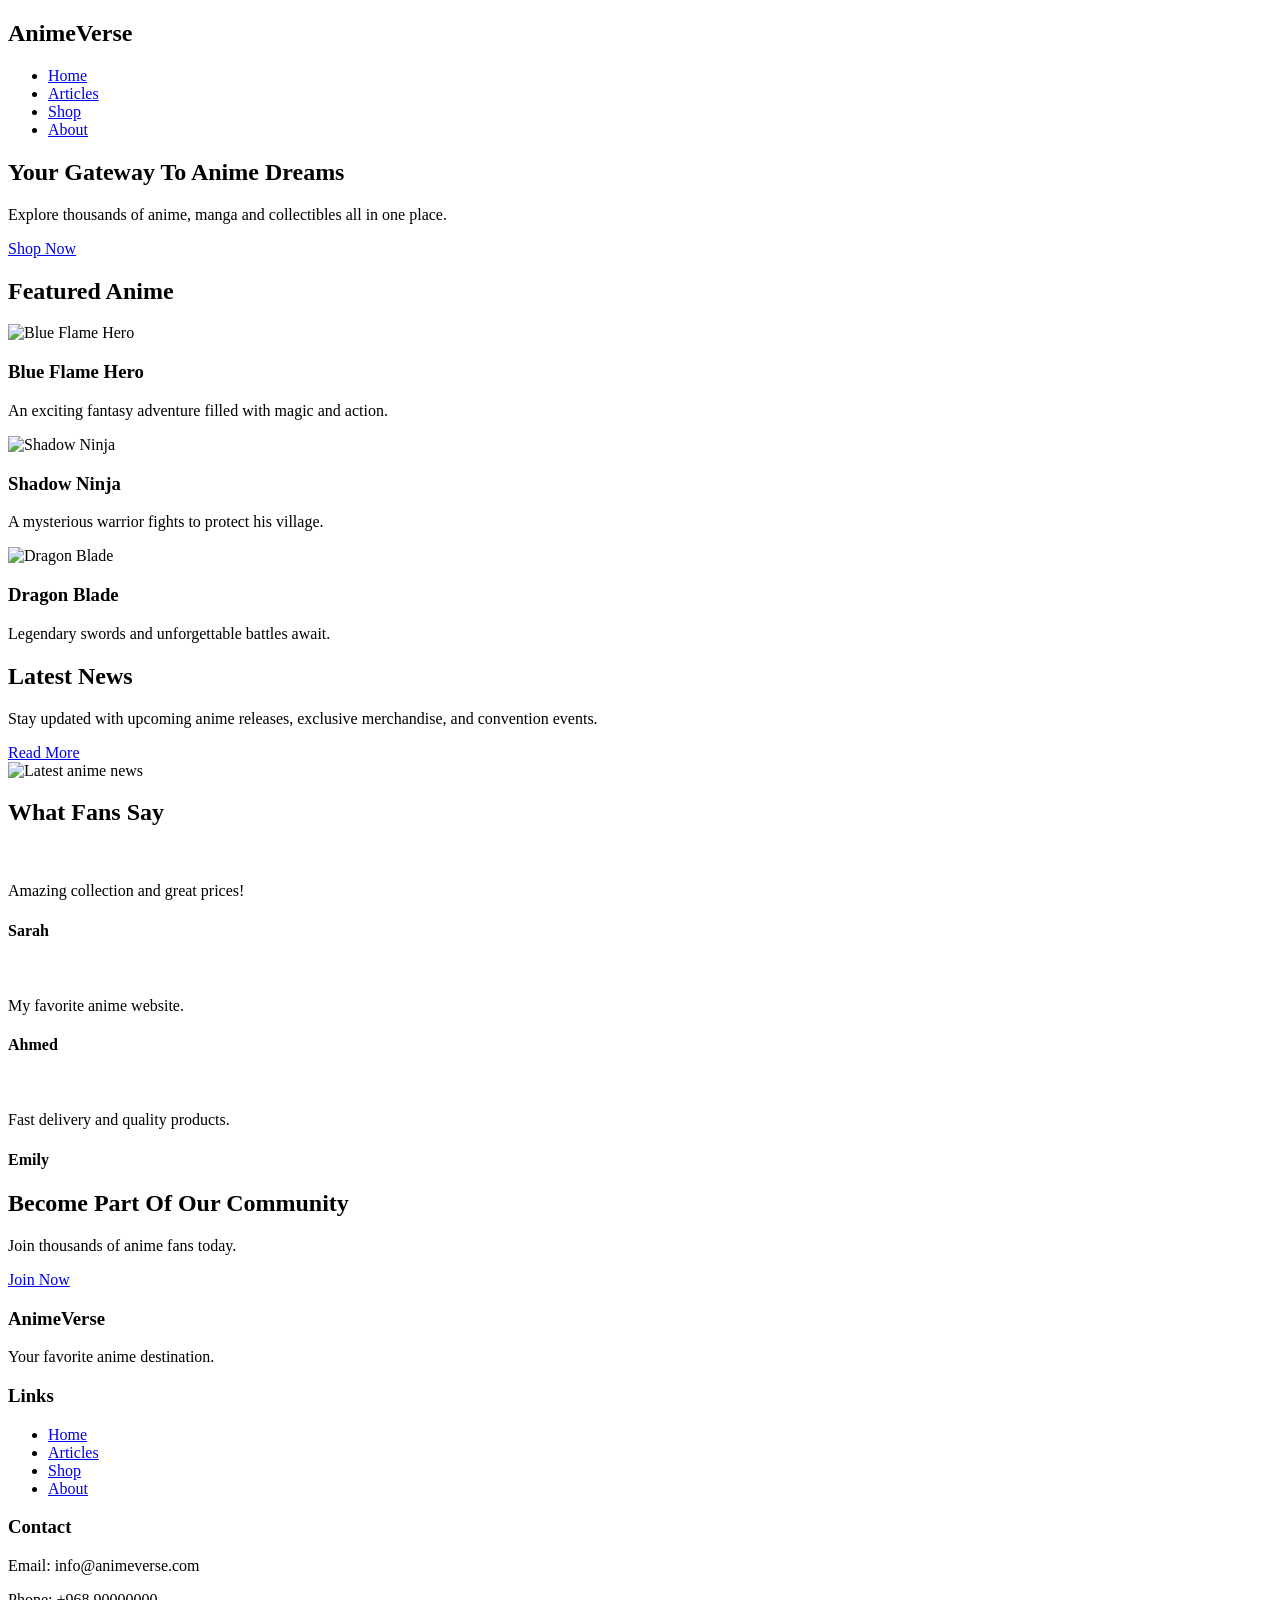
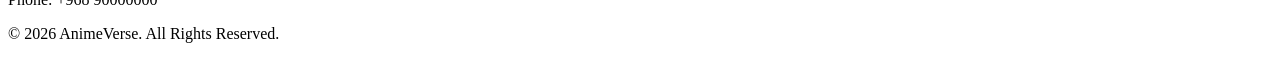
==== index.html @ 3c89a278 "create Figma Design" ====
<!DOCTYPE html>
<html lang="en">
<head>
    <meta charset="UTF-8">
    <meta name="viewport" content="width=device-width, initial-scale=1.0">
    <title>AnimeVerse</title>
</head>
<body>
    <header class="header">

    <div class="logo">
        <h2>AnimeVerse</h2>
    </div>

    <nav class="navbar">

        <ul>

            <li><a href="index.html">Home</a></li>

            <li><a href="article.html">Articles</a></li>

            <li><a href="shop.html">Shop</a></li>

            <li><a href="about.html">About</a></li>

        </ul>

    </nav>

</header>

<main>

<section class="hero">

<div class="hero-content">

<h1>Your Gateway To Anime Dreams</h1>

<p>
Explore thousands of anime, manga and collectibles
all in one place.
</p>

<a href="shop.html" class="btn">Shop Now</a>

</div>

</section>


<section class="featured">

<h2>Featured Anime</h2>

<div class="cards">

<div class="card">

<img src="images/anime1.jpg" alt="Blue Flame Hero">

<h3>Blue Flame Hero</h3>

<p>
An exciting fantasy adventure filled with magic and action.
</p>

</div>

<div class="card">

<img src="images/anime2.jpg" alt="Shadow Ninja">

<h3>Shadow Ninja</h3>

<p>
A mysterious warrior fights to protect his village.
</p>

</div>

<div class="card">

<img src="images/anime3.jpg" alt="Dragon Blade">

<h3>Dragon Blade</h3>

<p>
Legendary swords and unforgettable battles await.
</p>

</div>

</div>

</section>


<section class="news">

<div class="news-text">

<h2>Latest News</h2>

<p>

Stay updated with upcoming anime releases,
exclusive merchandise, and convention events.

</p>

<a href="article.html" class="btn-small">Read More</a>

</div>

<div class="news-image">

<img src="images/news.jpg" alt="Latest anime news">

</div>

</section>


<section class="reviews">

<h2>What Fans Say</h2>

<div class="review-container">

<div class="review">

<p>

<br><br>
Amazing collection and great prices!
</p>

<h4>Sarah</h4>

</div>

<div class="review">

<p>

<br><br>
My favorite anime website.
</p>

<h4>Ahmed</h4>

</div>

<div class="review">

<p>

<br><br>
Fast delivery and quality products.
</p>

<h4>Emily</h4>

</div>

</div>

</section>


<section class="cta">

<h2>Become Part Of Our Community</h2>

<p>

Join thousands of anime fans today.

</p>

<a href="about.html" class="btn">
Join Now
</a>

</section>

</main>


<footer>

<div class="footer-container">

<div>

<h3>AnimeVerse</h3>

<p>Your favorite anime destination.</p>

</div>

<div>

<h3>Links</h3>

<ul>

<li><a href="index.html">Home</a></li>

<li><a href="article.html">Articles</a></li>

<li><a href="shop.html">Shop</a></li>

<li><a href="about.html">About</a></li>

</ul>

</div>

<div>

<h3>Contact</h3>

<p>Email: info@animeverse.com</p>

<p>Phone: +968 90000000</p>

</div>

</div>

<p class="copyright">
© 2026 AnimeVerse. All Rights Reserved.
</p>

</footer>
</body>
</html>
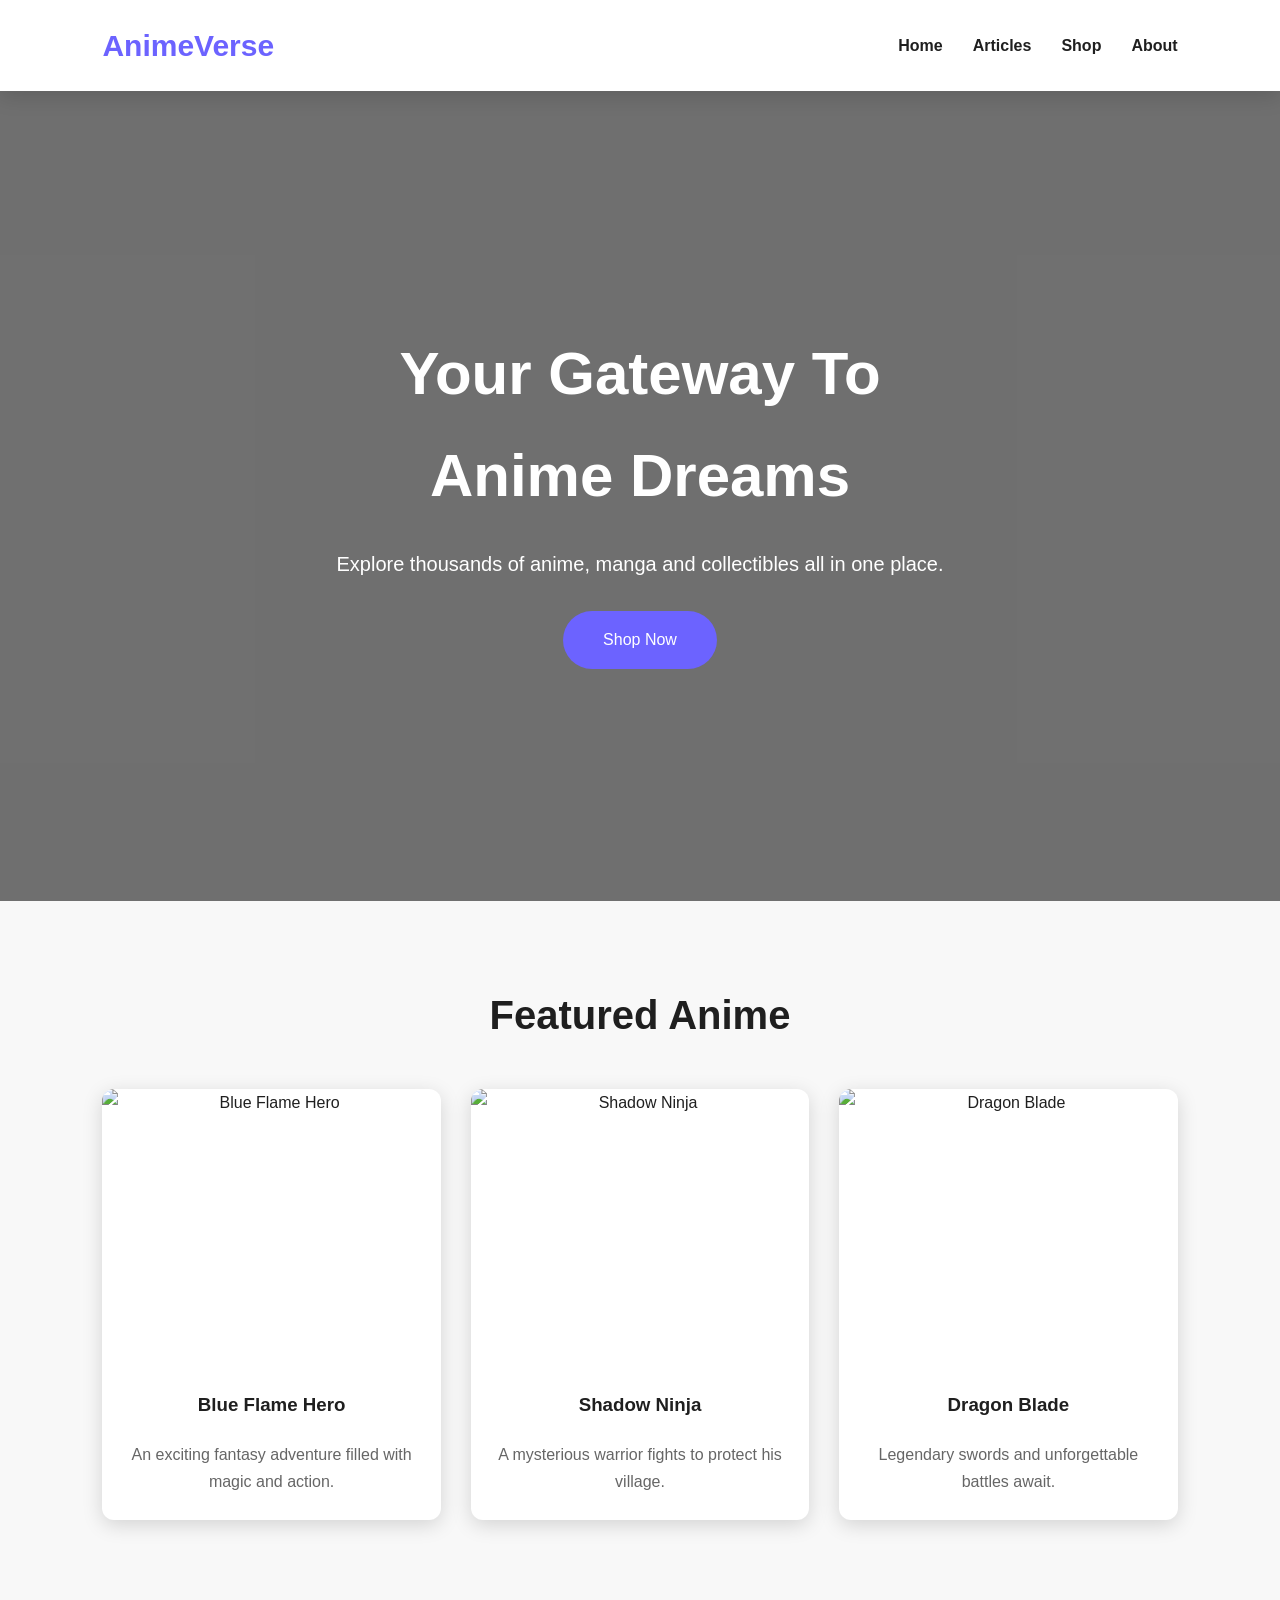
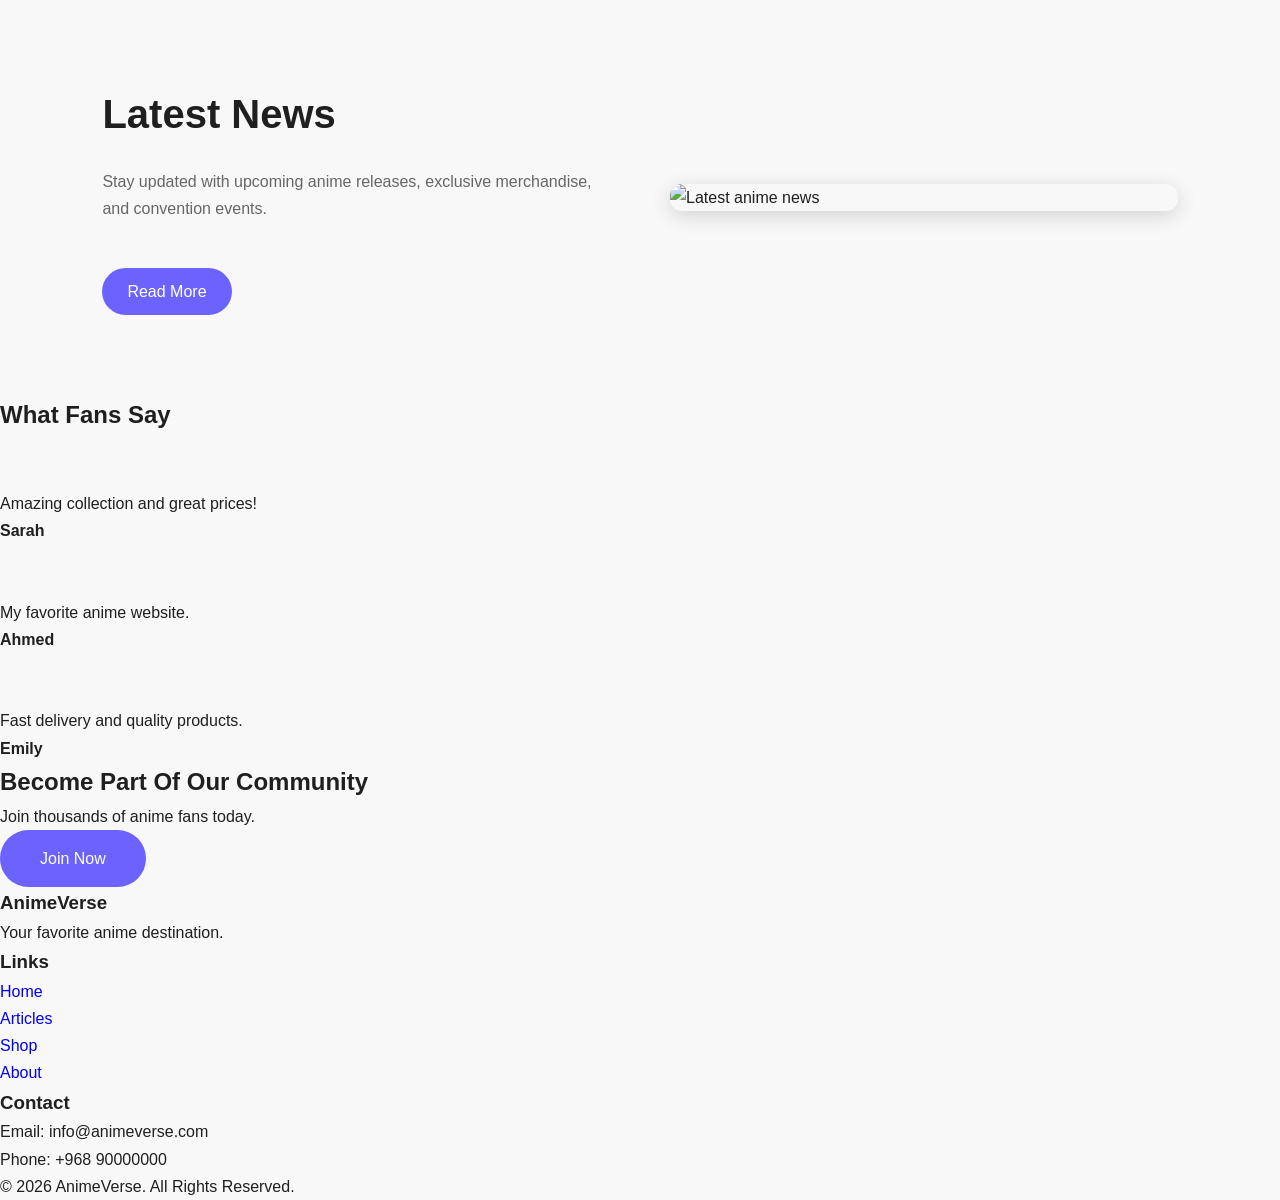
==== commit 8f11857a: "create Figma Design" ====
--- a/index.html
+++ b/index.html
@@ -4,6 +4,7 @@
     <meta charset="UTF-8">
     <meta name="viewport" content="width=device-width, initial-scale=1.0">
     <title>AnimeVerse</title>
+    <link rel="stylesheet" href="CSS/style.css">
 </head>
 <body>
     <header class="header">
@@ -58,7 +59,7 @@
 
 <div class="card">
 
-<img src="images/anime1.jpg" alt="Blue Flame Hero">
+<img src="https://moewalls.com/wp-content/uploads/2022/07/dreamy-anime-girl-thumb.jpg" alt="Blue Flame Hero">
 
 <h3>Blue Flame Hero</h3>
 
@@ -70,7 +71,7 @@
 
 <div class="card">
 
-<img src="images/anime2.jpg" alt="Shadow Ninja">
+<img src="https://www.shutterstock.com/image-vector/anime-boy-dream-landscape-art-600nw-2500616629.jpg" alt="Shadow Ninja">
 
 <h3>Shadow Ninja</h3>
 
@@ -82,7 +83,7 @@
 
 <div class="card">
 
-<img src="images/anime3.jpg" alt="Dragon Blade">
+<img src="https://wallpaperaccess.com/full/1461774.jpg" alt="Dragon Blade">
 
 <h3>Dragon Blade</h3>
 
@@ -116,7 +117,7 @@
 
 <div class="news-image">
 
-<img src="images/news.jpg" alt="Latest anime news">
+<img src="https://dict.dreamdecoder.me/static/symbols/anime-in-dreams/intro.webp" alt="Latest anime news">
 
 </div>
 
--- a/CSS/style.css
+++ b/CSS/style.css
@@ -0,0 +1,344 @@
+
+
+:root{
+    --primary:#6C63FF;
+    --secondary:#24252A;
+    --light:#F8F8F8;
+    --dark:#1F1F1F;
+    --gray:#666;
+    --white:#fff;
+
+    --radius:12px;
+
+    --shadow:0 5px 20px rgba(0,0,0,.15);
+
+    --transition:.4s ease;
+
+    --section-padding:80px;
+}
+
+
+
+*{
+    margin:0;
+    padding:0;
+    box-sizing:border-box;
+}
+
+html{
+    scroll-behavior:smooth;
+}
+
+body{
+
+    font-family:Arial, Helvetica, sans-serif;
+
+    background:var(--light);
+
+    color:var(--dark);
+
+    line-height:1.7;
+
+}
+
+img{
+
+    width:100%;
+
+    display:block;
+
+}
+
+a{
+
+    text-decoration:none;
+
+}
+
+ul{
+
+    list-style:none;
+
+}
+
+.container{
+
+    width:90%;
+
+    max-width:1200px;
+
+    margin:auto;
+
+}
+
+
+
+.header{
+
+    position:sticky;
+
+    top:0;
+
+    z-index:999;
+
+    display:flex;
+
+    justify-content:space-between;
+
+    align-items:center;
+
+    padding:20px 8%;
+
+    background:var(--white);
+
+    box-shadow:var(--shadow);
+
+}
+
+.logo h2{
+
+    color:var(--primary);
+
+    font-size:30px;
+
+}
+
+.navbar ul{
+
+    display:flex;
+
+    gap:30px;
+
+}
+
+.navbar a{
+
+    color:var(--dark);
+
+    transition:var(--transition);
+
+    font-weight:bold;
+
+}
+
+.navbar a:hover{
+
+    color:var(--primary);
+
+}
+
+
+
+.hero{
+
+    height:90vh;
+
+    background:url("../images/hero.jpg") center/cover no-repeat;
+
+    display:flex;
+
+    justify-content:center;
+
+    align-items:center;
+
+    text-align:center;
+
+    position:relative;
+
+}
+
+.hero::before{
+
+    content:"";
+
+    position:absolute;
+
+    inset:0;
+
+    background:rgba(0,0,0,.55);
+
+}
+
+.hero-content{
+
+    position:relative;
+
+    color:white;
+
+    max-width:700px;
+
+    padding:20px;
+
+}
+
+.hero h1{
+
+    font-size:60px;
+
+    margin-bottom:20px;
+
+}
+
+.hero p{
+
+    font-size:20px;
+
+    margin-bottom:30px;
+
+}
+
+.btn{
+
+    display:inline-block;
+
+    background:var(--primary);
+
+    color:white;
+
+    padding:15px 40px;
+
+    border-radius:40px;
+
+    transition:var(--transition);
+
+}
+
+.btn:hover{
+
+    transform:translateY(-5px);
+
+}
+
+.btn-small{
+
+    display:inline-block;
+
+    margin-top:20px;
+
+    color:white;
+
+    background:var(--primary);
+
+    padding:10px 25px;
+
+    border-radius:30px;
+
+    transition:var(--transition);
+
+}
+
+.btn-small:hover{
+
+    opacity:.8;
+
+}
+
+
+
+.featured{
+
+    padding:var(--section-padding) 8%;
+
+    text-align:center;
+
+}
+
+.featured h2{
+
+    margin-bottom:40px;
+
+    font-size:40px;
+
+}
+
+.cards{
+
+    display:grid;
+
+    grid-template-columns:repeat(3,1fr);
+
+    gap:30px;
+
+}
+
+.card{
+
+    background:white;
+
+    border-radius:var(--radius);
+
+    overflow:hidden;
+
+    box-shadow:var(--shadow);
+
+    transition:var(--transition);
+
+}
+
+.card:hover{
+
+    transform:translateY(-10px);
+
+}
+
+.card img{
+
+    height:280px;
+
+    object-fit:cover;
+
+}
+
+.card h3{
+
+    margin:20px;
+
+}
+
+.card p{
+
+    margin:0 20px 25px;
+
+    color:var(--gray);
+
+}
+
+
+
+.news{
+
+    padding:var(--section-padding) 8%;
+
+    display:grid;
+
+    grid-template-columns:1fr 1fr;
+
+    gap:60px;
+
+    align-items:center;
+
+}
+
+.news h2{
+
+    font-size:40px;
+
+    margin-bottom:20px;
+
+}
+
+.news p{
+
+    margin-bottom:25px;
+
+    color:var(--gray);
+
+}
+
+.news img{
+
+    border-radius:var(--radius);
+
+    box-shadow:var(--shadow);
+
+}
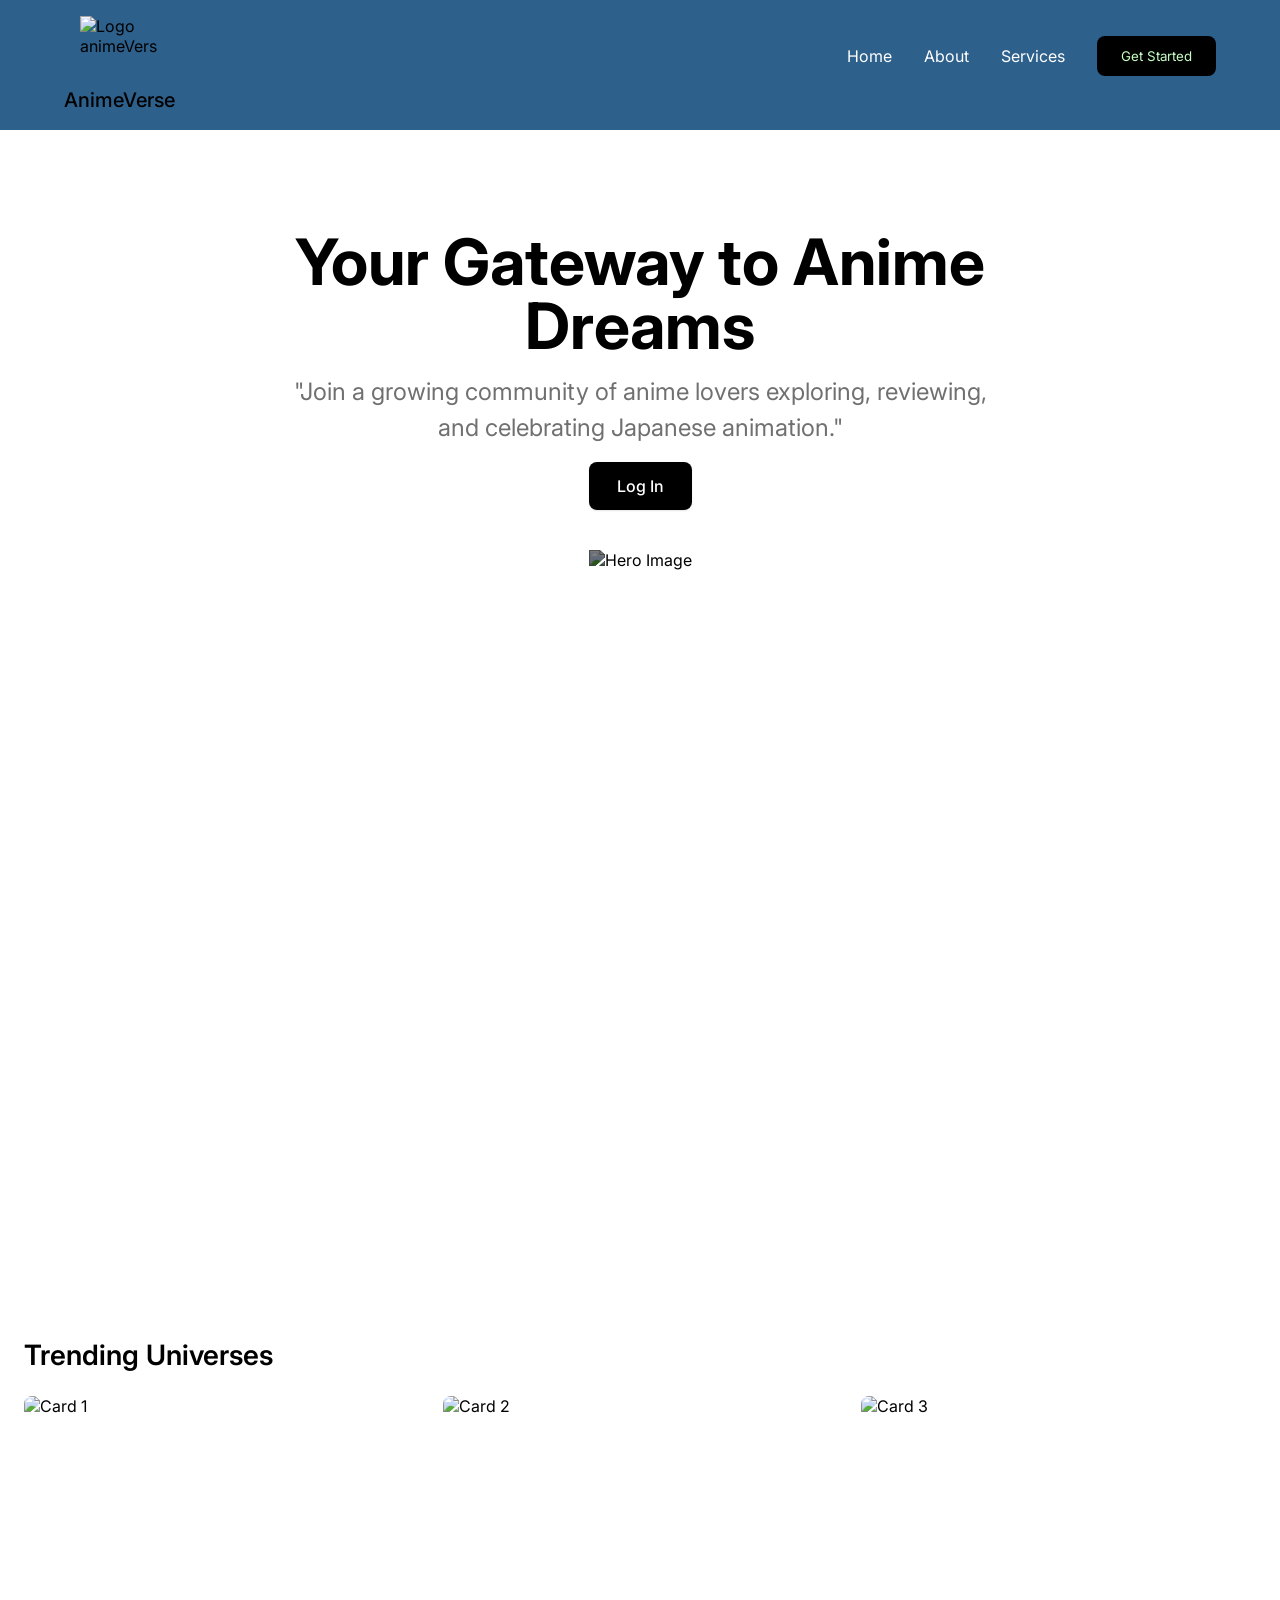
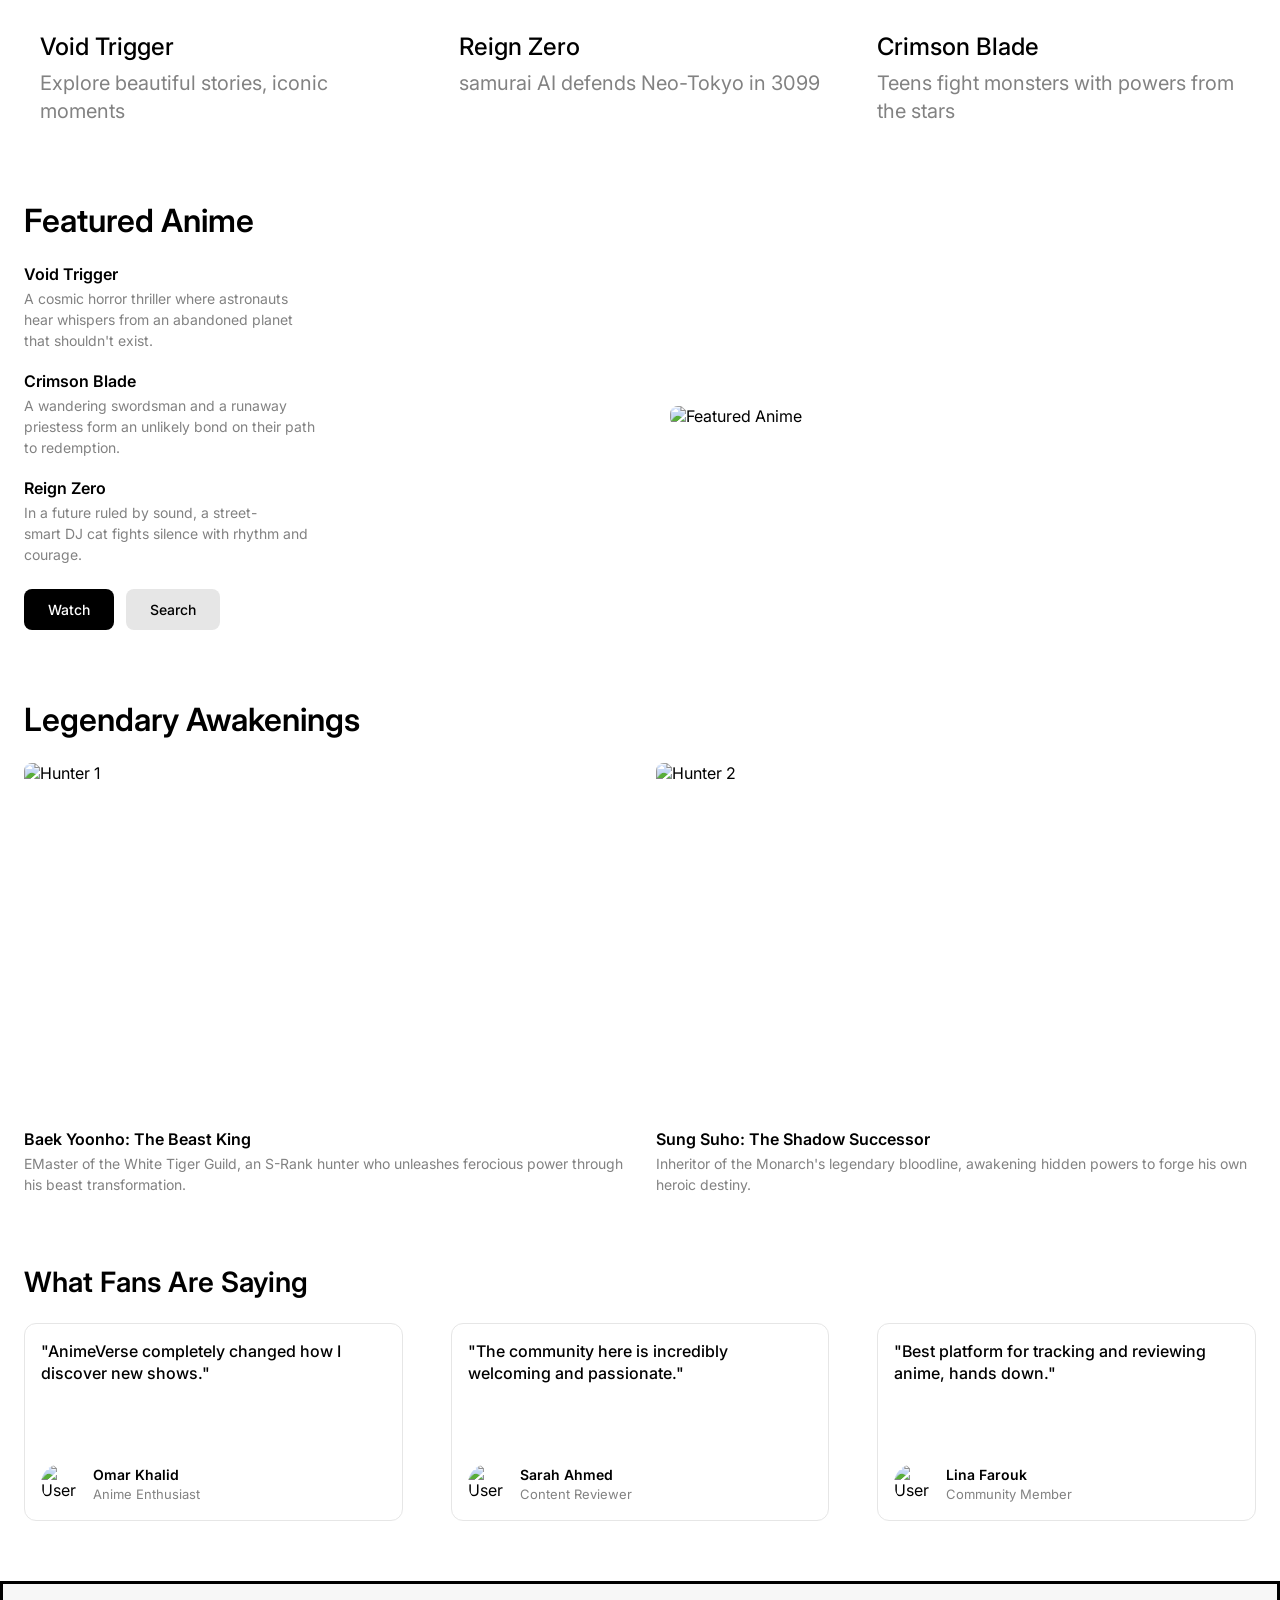
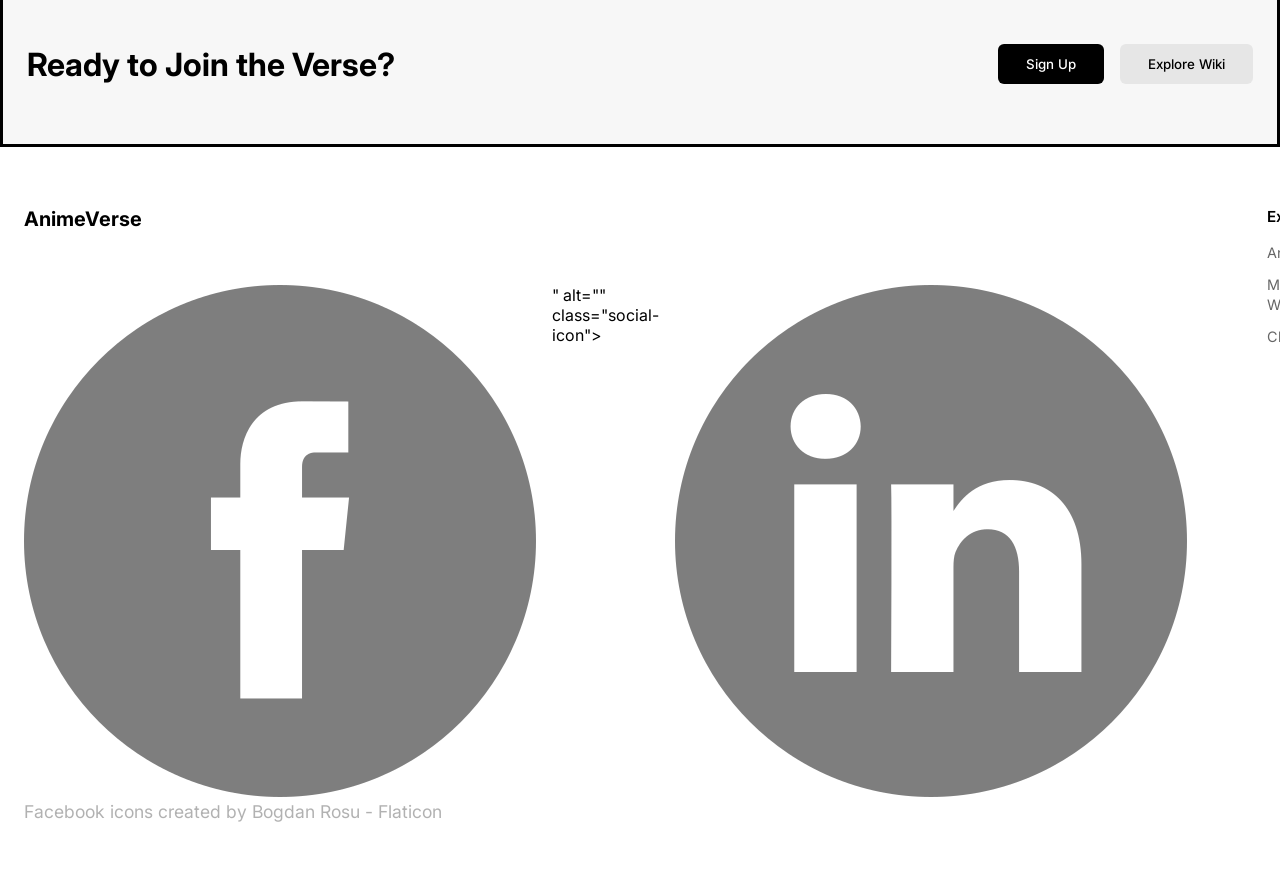
==== commit 23b5e3cd: "create Figma Design" ====
--- a/index.html
+++ b/index.html
@@ -7,235 +7,195 @@
     <link rel="stylesheet" href="CSS/style.css">
 </head>
 <body>
-    <header class="header">
-
-    <div class="logo">
-        <h2>AnimeVerse</h2>
-    </div>
-
-    <nav class="navbar">
-
-        <ul>
-
-            <li><a href="index.html">Home</a></li>
-
-            <li><a href="article.html">Articles</a></li>
-
-            <li><a href="shop.html">Shop</a></li>
-
-            <li><a href="about.html">About</a></li>
-
-        </ul>
-
-    </nav>
-
-</header>
-
-<main>
-
-<section class="hero">
-
-<div class="hero-content">
-
-<h1>Your Gateway To Anime Dreams</h1>
-
-<p>
-Explore thousands of anime, manga and collectibles
-all in one place.
-</p>
-
-<a href="shop.html" class="btn">Shop Now</a>
-
-</div>
-
-</section>
-
-
-<section class="featured">
-
-<h2>Featured Anime</h2>
-
-<div class="cards">
-
-<div class="card">
-
-<img src="https://moewalls.com/wp-content/uploads/2022/07/dreamy-anime-girl-thumb.jpg" alt="Blue Flame Hero">
-
-<h3>Blue Flame Hero</h3>
-
-<p>
-An exciting fantasy adventure filled with magic and action.
-</p>
-
-</div>
-
-<div class="card">
-
-<img src="https://www.shutterstock.com/image-vector/anime-boy-dream-landscape-art-600nw-2500616629.jpg" alt="Shadow Ninja">
-
-<h3>Shadow Ninja</h3>
-
-<p>
-A mysterious warrior fights to protect his village.
-</p>
-
-</div>
-
-<div class="card">
-
-<img src="https://wallpaperaccess.com/full/1461774.jpg" alt="Dragon Blade">
-
-<h3>Dragon Blade</h3>
-
-<p>
-Legendary swords and unforgettable battles await.
-</p>
-
-</div>
-
-</div>
-
-</section>
-
-
-<section class="news">
-
-<div class="news-text">
-
-<h2>Latest News</h2>
-
-<p>
-
-Stay updated with upcoming anime releases,
-exclusive merchandise, and convention events.
-
-</p>
-
-<a href="article.html" class="btn-small">Read More</a>
-
-</div>
-
-<div class="news-image">
-
-<img src="https://dict.dreamdecoder.me/static/symbols/anime-in-dreams/intro.webp" alt="Latest anime news">
-
-</div>
-
-</section>
-
-
-<section class="reviews">
-
-<h2>What Fans Say</h2>
-
-<div class="review-container">
-
-<div class="review">
-
-<p>
-
-<br><br>
-Amazing collection and great prices!
-</p>
-
-<h4>Sarah</h4>
-
-</div>
-
-<div class="review">
-
-<p>
-
-<br><br>
-My favorite anime website.
-</p>
-
-<h4>Ahmed</h4>
-
-</div>
-
-<div class="review">
-
-<p>
-
-<br><br>
-Fast delivery and quality products.
-</p>
-
-<h4>Emily</h4>
-
-</div>
-
-</div>
-
-</section>
-
-
-<section class="cta">
-
-<h2>Become Part Of Our Community</h2>
-
-<p>
-
-Join thousands of anime fans today.
-
-</p>
-
-<a href="about.html" class="btn">
-Join Now
-</a>
-
-</section>
-
+       <header>
+        <div class="header">
+            <div class="logo">
+                <img src="https://wallpaperaccess.com/full/5889503.jpg" alt="Logo animeVers">
+                <span class="logo-text">AnimeVerse</span>
+            </div>
+            <nav class="navbar">
+                <ul>
+                    <li><a href="#">Home</a></li>
+                    <li><a href="#">About</a></li>
+                    <li><a href="#">Services</a></li>
+                </ul>
+                <button class="get-started-button">Get Started</button>
+            </nav>
+     </header>
+     <main>
+        <section class="hero">
+            <div class="hero-content">
+                <h1>Your Gateway to Anime <br>Dreams</h1>
+                <p>"Join a growing community of anime lovers exploring, reviewing,<br> and celebrating Japanese animation."</p>
+                <a href="#" class="login-button">Log In</a>
+            </div>
+            <div class="hero-image-container">
+                <img src="https://wallpapercave.com/wp/wp2909786.jpg" alt="Hero Image" class="hero-image">
+            </div>
+        </section>
+        <section class="card-section">
+    <h2>Trending Universes</h2>
+    <div class="cards-grid">
+        <div class="card">
+            <img src="https://cdn.theanimegallery.com/theanimegallery/cfad642c-81ca-4fd7-b4e0-316f63efcb85-anime-wallpaper-for-iphone.webp" alt="Card 1">
+            <div class="content">
+                <h3>Void Trigger</h3>
+                <p>Explore beautiful stories, iconic <br>moments</p>
+            </div>
+        </div>
+        <div class="card">
+            <img src="https://i.pinimg.com/736x/ec/1d/75/ec1d75f1e51ca41d0612d840e03f66d1.jpg" alt="Card 2">
+            <div class="content">
+                <h3>Reign Zero</h3>
+                <p>samurai AI defends Neo-Tokyo in 3099</p>
+            </div>
+        </div>
+        <div class="card">
+            <img src="https://i.pinimg.com/originals/d5/cf/25/d5cf25411cb95305e0c2f51d49990665.jpg" alt="Card 3">
+            <div class="content">
+                <h3>Crimson Blade</h3>
+                <p>Teens fight monsters with powers from the stars</p>
+            </div>
+        </div>
+    </div>
+</section>
+<section class="featured-section">
+    <div class="featured-content">
+        <h2>Featured Anime</h2>
+        <div class="item">
+            <h4>Void Trigger</h4>
+            <p>A cosmic horror thriller where astronauts <br> hear whispers from an abandoned planet <br>that shouldn't exist.</p>
+        </div>
+          <div class="item">
+            <h4>Crimson Blade</h4>
+            <p>A wandering swordsman and a runaway <br>priestess form an unlikely bond on their path<br> to redemption.</p>
+        </div>
+        <div class="item">
+            <h4>Reign Zero</h4>
+            <p>In a future ruled by sound, a street-<br>smart DJ cat fights silence with rhythm and<br> courage.</p>
+        </div>
+
+        <div class="featured-buttons">
+            <button class="watch-btn">Watch</button>
+            <button class="search-btn">Search</button>
+        </div>
+    </div>
+
+    <div class="featured-image">
+        <img src="https://img.freepik.com/premium-photo/anime-girl-looking-sunset-from-mountain-top-generative-ai_1035451-3268.jpg" alt="Featured Anime">
+    </div>
+</section>
+<section class="hunter-showcase-section">
+    <h2>Legendary Awakenings</h2>
+    <div class="hunter-grid">
+        <div class="hunter-card">
+            <img src="https://images.hdqwalls.com/download/anime-school-girl-lost-in-thoughts-s1-1080x1920.jpg" alt="Hunter 1">
+            <h3>Baek Yoonho: The Beast King</h3>
+            <p>EMaster of the White Tiger Guild, an S-Rank hunter who unleashes ferocious power through his beast transformation.</p>
+        </div>
+        <div class="hunter-card">
+            <img src="https://i.pinimg.com/736x/80/54/7c/80547c9c0725309096c2693eedfab749.jpg" alt="Hunter 2">
+            <h3>Sung Suho: The Shadow Successor</h3>
+            <p>Inheritor of the Monarch's legendary bloodline, awakening hidden powers to forge his own heroic destiny.</p>
+        </div>
+    </div>
+</section>
+    <section class="review-section">
+    <h2>What Fans Are Saying</h2>
+    <div class="review-grid">
+        <div class="review-card">
+            <p class="review-quote">"AnimeVerse completely changed how I discover new shows."</p>
+            <div class="review-author">
+                <img src="https://img.freepik.com/premium-photo/nighttime-reflections-lofi-manga-wallpaper-sad-beautiful-scene-with-cityscape_442337-43951.jpg" alt="User avatar">
+                <div>
+                    <h5>Omar Khalid </h5>
+                    <span>Anime Enthusiast</span>
+                </div>
+            </div>
+        </div>
+
+        <div class="review-card">
+            <p class="review-quote">"The community here is incredibly welcoming and passionate."</p>
+            <div class="review-author">
+                <img src="https://wallpaperaccess.com/full/5889403.jpg" alt="User avatar">
+                <div>
+                    <h5>Sarah Ahmed</h5>
+                    <span>Content Reviewer</span>
+                </div>
+            </div>
+        </div>
+
+        <div class="review-card">
+            <p class="review-quote">"Best platform for tracking and reviewing anime, hands down."</p>
+            <div class="review-author">
+                <img src="https://tse4.mm.bing.net/th/id/OIP.8abrZLWY8GB8uaevE66r_QHaMG?r=0&cb=thfc1falcon4&w=960&h=1568&rs=1&pid=ImgDetMain&o=7&rm=3" alt="User avatar">
+                <div>
+                    <h5>Lina Farouk</h5>
+                    <span>Community Member</span>
+                </div>
+            </div>
+        </div>
+    </div>
+</section>
+<section class="cta-banner-section">
+    <div class="cta-container">
+        <h2 class="cta-heading">Ready to Join the Verse?</h2>
+        <div class="cta-buttons">
+            <button class="btn btn-primary">Sign Up</button>
+            <button class="btn btn-secondary">Explore Wiki</button>
+        </div>
+    </div>
+</section>
 </main>
-
-
-<footer>
-
-<div class="footer-container">
-
-<div>
-
-<h3>AnimeVerse</h3>
-
-<p>Your favorite anime destination.</p>
-
-</div>
-
-<div>
-
-<h3>Links</h3>
-
-<ul>
-
-<li><a href="index.html">Home</a></li>
-
-<li><a href="article.html">Articles</a></li>
-
-<li><a href="shop.html">Shop</a></li>
-
-<li><a href="about.html">About</a></li>
-
-</ul>
-
-</div>
-
-<div>
-
-<h3>Contact</h3>
-
-<p>Email: info@animeverse.com</p>
-
-<p>Phone: +968 90000000</p>
-
-</div>
-
-</div>
-
-<p class="copyright">
-© 2026 AnimeVerse. All Rights Reserved.
-</p>
-
+<footer class="site-footer">
+    <div class="footer-grid-container">
+        <div class="footer-brand">
+            <span class="footer-logo">AnimeVerse</span>
+            <div class="footer-socials">
+                <a href="#" aria-label="Facebook">
+                    <img src="images/facebook.png" title="facebook icons">Facebook icons created by Bogdan Rosu - Flaticon</a>" alt="" class="social-icon">
+                </a>
+                <a href="#" aria-label="LinkedIn">
+                    <img src="images/linkedin.png" alt="" class="social-icon">
+                </a>
+                <a href="#" aria-label="YouTube">
+                    <img src="https://tse4.mm.bing.net/th/id/OIP.9XnSJNOA4BRMKdcNOgv8ZQHaKs?r=0&cb=thfc1falcon4&w=650&h=939&rs=1&pid=ImgDetMain&o=7&rm=3" alt="" class="social-icon">
+                </a>
+                <a href="#" aria-label="Instagram">
+                    <img src="https://i.pinimg.com/originals/c3/06/f8/c306f807139f27f6f0ad8695abc249c6.jpg" alt="" class="social-icon">
+                </a>
+            </div>
+        </div>
+
+       
+        <div class="footer-column">
+            <h4 class="footer-title">Explore</h4>
+            <ul>
+                <li><a href="#">Anime List</a></li>
+                <li><a href="#">Manga Wiki</a></li>
+                <li><a href="#">Characters</a></li>
+            </ul>
+        </div>
+
+        
+        <div class="footer-column">
+            <h4 class="footer-title">Community</h4>
+            <ul>
+                <li><a href="#">Forums</a></li>
+                <li><a href="#">Discord Channel</a></li>
+                <li><a href="#">Events</a></li>
+            </ul>
+        </div>
+
+        <div class="footer-column">
+            <h4 class="footer-title">Legal</h4>
+            <ul>
+                <li><a href="#">Privacy Policy</a></li>
+                <li><a href="#">Terms of Service</a></li>
+                <li><a href="#">Contact Us</a></li>
+            </ul>
+        </div>
+    </div>
 </footer>
 </body>
 </html>
--- a/CSS/style.css
+++ b/CSS/style.css
@@ -1,344 +1,812 @@
-
-
-:root{
-    --primary:#6C63FF;
-    --secondary:#24252A;
-    --light:#F8F8F8;
-    --dark:#1F1F1F;
-    --gray:#666;
-    --white:#fff;
-
-    --radius:12px;
-
-    --shadow:0 5px 20px rgba(0,0,0,.15);
-
-    --transition:.4s ease;
-
-    --section-padding:80px;
-}
-
-
-
-*{
-    margin:0;
-    padding:0;
-    box-sizing:border-box;
-}
-
-html{
-    scroll-behavior:smooth;
-}
-
-body{
-
-    font-family:Arial, Helvetica, sans-serif;
-
-    background:var(--light);
-
-    color:var(--dark);
-
-    line-height:1.7;
-
-}
-
-img{
-
-    width:100%;
-
-    display:block;
-
-}
-
-a{
-
-    text-decoration:none;
-
-}
-
-ul{
-
-    list-style:none;
-
-}
-
-.container{
-
-    width:90%;
-
-    max-width:1200px;
-
-    margin:auto;
-
-}
-
-
-
-.header{
-
-    position:sticky;
-
-    top:0;
-
-    z-index:999;
-
-    display:flex;
-
-    justify-content:space-between;
-
-    align-items:center;
-
-    padding:20px 8%;
-
-    background:var(--white);
-
-    box-shadow:var(--shadow);
-
-}
-
-.logo h2{
-
-    color:var(--primary);
-
-    font-size:30px;
-
-}
-
-.navbar ul{
-
-    display:flex;
-
-    gap:30px;
-
-}
-
-.navbar a{
-
-    color:var(--dark);
-
-    transition:var(--transition);
-
-    font-weight:bold;
-
-}
-
-.navbar a:hover{
-
-    color:var(--primary);
-
-}
-
-
-
-.hero{
-
-    height:90vh;
-
-    background:url("../images/hero.jpg") center/cover no-repeat;
-
-    display:flex;
-
-    justify-content:center;
-
-    align-items:center;
-
-    text-align:center;
-
-    position:relative;
-
-}
-
-.hero::before{
-
-    content:"";
-
-    position:absolute;
-
-    inset:0;
-
-    background:rgba(0,0,0,.55);
-
-}
-
-.hero-content{
-
-    position:relative;
-
-    color:white;
-
-    max-width:700px;
-
-    padding:20px;
-
-}
-
-.hero h1{
-
-    font-size:60px;
-
-    margin-bottom:20px;
-
-}
-
-.hero p{
-
-    font-size:20px;
-
-    margin-bottom:30px;
-
-}
-
-.btn{
-
-    display:inline-block;
-
-    background:var(--primary);
-
-    color:white;
-
-    padding:15px 40px;
-
-    border-radius:40px;
-
-    transition:var(--transition);
-
-}
-
-.btn:hover{
-
-    transform:translateY(-5px);
-
-}
-
-.btn-small{
-
-    display:inline-block;
-
-    margin-top:20px;
-
-    color:white;
-
-    background:var(--primary);
-
-    padding:10px 25px;
-
-    border-radius:30px;
-
-    transition:var(--transition);
-
-}
-
-.btn-small:hover{
-
-    opacity:.8;
-
-}
-
-
-
-.featured{
-
-    padding:var(--section-padding) 8%;
-
-    text-align:center;
-
-}
-
-.featured h2{
-
-    margin-bottom:40px;
-
-    font-size:40px;
-
-}
-
-.cards{
-
-    display:grid;
-
-    grid-template-columns:repeat(3,1fr);
-
-    gap:30px;
-
-}
-
-.card{
-
-    background:white;
-
-    border-radius:var(--radius);
-
-    overflow:hidden;
-
-    box-shadow:var(--shadow);
-
-    transition:var(--transition);
-
-}
-
-.card:hover{
-
-    transform:translateY(-10px);
-
-}
-
-.card img{
-
-    height:280px;
-
-    object-fit:cover;
-
-}
-
-.card h3{
-
-    margin:20px;
-
-}
-
-.card p{
-
-    margin:0 20px 25px;
-
-    color:var(--gray);
-
-}
-
-
-
-.news{
-
-    padding:var(--section-padding) 8%;
-
-    display:grid;
-
-    grid-template-columns:1fr 1fr;
-
-    gap:60px;
-
-    align-items:center;
-
-}
-
-.news h2{
-
-    font-size:40px;
-
-    margin-bottom:20px;
-
-}
-
-.news p{
-
-    margin-bottom:25px;
-
-    color:var(--gray);
-
-}
-
-.news img{
-
-    border-radius:var(--radius);
-
-    box-shadow:var(--shadow);
-
+@import url('https://fonts.googleapis.com/css2?family=Inter:wght@400;500;600;700&display=swap');
+
+:root {
+   /*=======================
+   Colors & font , Layout & Geometry
+    =======================*/
+    --main-font: 'Inter', sans-serif;
+    --color-primary-bg: #013E73D1;
+    --color-dark: #000000;
+    --color-light: #ffffff;
+    --color-text-muted: #828282;
+    --color-text-footer: #666666;
+    --color-btn-accent: #C5FFC2;
+    --color-gray-light: #E6E6E6;
+    --color-section-bg: #F7F7F7;
+  
+    --max-content-width: 1295px;
+    --radius-standard: 8px;
+    --radius-large: 12px;
+}
+   /*=======================
+     General Layout 
+    =======================*/
+* {
+    margin: 0;
+    padding: 0;
+    box-sizing: border-box;
+    font-family: var(--main-font); 
+}
+   /*=======================
+     header section 
+    =======================*/
+.header {
+    background-color: var(--color-primary-bg);
+    width: 100%;
+    height: 130px;
+    padding: 16px 64px;
+    display: flex;
+    justify-content: space-between;
+    align-items: flex-start;
+}
+
+.logo {
+    display: flex;
+    flex-direction: column;
+    align-items: center;
+    gap: 0;
+}
+
+.logo img {
+    width: 80px;
+    height: 80px;
+}
+
+.logo-text {
+    font-weight: 500;
+    font-size: 20px;
+    color: var(--color-dark);
+    margin-top: -8px;
+}
+
+.navbar {
+    display: flex;
+    align-items: center;
+    gap: 32px;
+    margin-top: 20px;
+}
+
+.navbar ul {
+    display: flex;
+    gap: 32px;
+    list-style: none;
+}
+
+.navbar a {
+    text-decoration: none;
+    color: var(--color-light);
+    font-size: 16px;
+}
+
+.get-started-button {
+    background-color: var(--color-dark);
+    color: var(--color-btn-accent);
+    border: none;
+    border-radius: var(--radius-standard);
+    padding: 12px 24px;
+    cursor: pointer;
+}
+   /*=======================
+        Hero Section
+    =======================*/
+.hero {
+    display: flex;
+    justify-content: center;
+    align-items: center;
+    flex-direction: column;
+    width: 100%;
+    margin-top: 100px;
+}
+
+.hero-content {
+    text-align: center;
+}
+
+.hero-content h1 {
+    font-weight: 700;
+    font-size: 64px;
+    color: var(--color-dark);
+    margin-bottom: 16px;
+    line-height: 100%;
+    letter-spacing: -2%;
+}
+
+.hero-content p {
+    font-weight: 400;
+    font-size: 24px;
+    line-height: 150%;
+    letter-spacing: 0%;
+    color: #000000BF;
+    opacity: 0.75;
+}
+
+.hero .hero-content .login-button {
+    display: inline-block;
+    background-color: var(--color-dark);
+    color: var(--color-light);
+    padding: 14px 28px;
+    border-radius: var(--radius-standard);
+    text-decoration: none;
+    font-weight: 500;
+    font-size: 16px;
+    box-shadow: 0px 1px 2px rgba(0, 0, 0, 0.1);
+    margin-top: 16px;
+}
+
+.hero-image-container {
+    display: flex;
+    justify-content: center;
+    align-items: center;
+    margin-top: 40px;
+    padding: 0 24px;
+    filter: brightness(49%);
+    position: relative;
+}
+
+.hero img {
+    width: 100%;
+    max-width: var(--max-content-width);
+    height: 728px;
+    object-fit: cover;
+}
+   /*=======================
+        Card Section
+    =======================*/
+.card-section {
+    max-width: var(--max-content-width);
+    margin: 60px auto;
+    padding: 0 24px;
+}
+
+.card-section h2 {
+    font-weight: 600;
+    font-size: 28px;
+    margin-bottom: 24px;
+}
+
+.cards-grid {
+    display: flex;
+    flex-wrap: wrap;
+    justify-content: space-between;
+    gap: 24px;
+}
+
+.card {
+    background-color: var(--color-light);
+    border-radius: var(--radius-standard);
+    flex: 1;
+    min-width: 280px;
+    cursor: pointer;
+    overflow: hidden;
+    transition: transform 0.35s ease, box-shadow 0.35s ease;
+}
+
+.card:hover {
+    transform: translateY(-10px) scale(1.03);
+    box-shadow: 0 12px 25px rgba(0, 0, 0, 0.2);
+}
+
+.card img {
+    width: 100%;
+    height: 220px;
+    object-fit: cover;
+    display: block;
+}
+
+.card .content {
+    padding: 16px;
+}
+
+.card h3 {
+    font-weight: 500;
+    font-size: 24px;
+    margin-bottom: 8px;
+    color: var(--color-dark);
+}
+
+.card p {
+    font-weight: 400;
+    font-size: 20px;
+    line-height: 140%;
+    color: var(--color-text-muted);
+}
+   /*=======================
+     Featured Section
+    =======================*/
+.featured-section {
+    max-width: var(--max-content-width);
+    margin: 60px auto;
+    padding: 0 24px;
+    display: flex;
+    align-items: center;
+    gap: 60px;
+}
+
+.featured-content {
+    flex: 1;
+    min-width: 280px;
+}
+
+.featured-content h2 {
+    font-weight: 600;
+    font-size: 32px;
+    margin-bottom: 24px;
+    color: var(--color-dark);
+}
+
+.item {
+    margin-bottom: 20px;
+}
+
+.item h4 {
+    font-weight: 600;
+    font-size: 16px;
+    margin-bottom: 4px;
+    color: var(--color-dark);
+}
+
+.item p {
+    font-weight: 400;
+    font-size: 14px;
+    line-height: 150%;
+    color: var(--color-text-muted);
+}
+
+.featured-buttons {
+    display: flex;
+    gap: 12px;
+    margin-top: 24px;
+}
+
+.watch-btn {
+    background-color: var(--color-dark);
+    color: var(--color-light);
+    border: none;
+    border-radius: var(--radius-standard);
+    padding: 12px 24px;
+    font-weight: 500;
+    font-size: 14px;
+    cursor: pointer;
+}
+
+.search-btn {
+    background-color: var(--color-gray-light);
+    color: var(--color-dark);
+    border: none;
+    border-radius: var(--radius-standard);
+    padding: 12px 24px;
+    font-weight: 500;
+    font-size: 14px;
+    cursor: pointer;
+}
+
+.featured-image {
+    flex: 1;
+}
+
+.featured-image img {
+    width: 100%;
+    height: 450px;
+    object-fit: cover;
+    margin-left: 0;
+    border-radius: var(--radius-standard);
+    border-top-left-radius: var(--radius-standard);
+    border-bottom-left-radius: var(--radius-standard);
+}
+    /*=======================
+        Hunter Showcase Section
+    =======================*/
+.hunter-showcase-section {
+    max-width: var(--max-content-width);
+    margin: 70px auto;
+    padding: 0 24px;
+}
+
+.hunter-showcase-section h2 {
+    font-weight: 600;
+    font-size: 32px;
+    margin-bottom: 24px;
+    color: var(--color-dark);
+}
+
+.hunter-grid {
+    display: flex;
+    gap: 32px;
+}
+
+.hunter-card {
+    flex: 1;
+    display: flex;
+    flex-direction: column;
+}
+
+.hunter-card img {
+    width: 100%;
+    height: 350px;
+    object-fit: cover;
+    border-radius: var(--radius-standard);
+    margin-bottom: 16px;
+}
+
+.hunter-card h3 {
+    font-weight: 600;
+    font-size: 16px;
+    margin-bottom: 4px;
+    color: var(--color-dark);
+}
+
+.hunter-card p {
+    font-weight: 400;
+    font-size: 14px;
+    line-height: 150%;
+    color: var(--color-text-muted);
+}
+   /*=======================
+        Review Section
+    =======================*/
+.review-section {
+    max-width: var(--max-content-width);
+    margin: 60px auto;
+    padding: 0 24px;
+}
+
+.review-section h2 {
+    font-weight: 600;
+    font-size: 28px;
+    margin-bottom: 24px;
+    color: var(--color-dark);
+}
+
+.review-grid {
+    display: flex;
+    gap: 48px;
+}
+
+.review-card {
+    width: 405.33px;
+    height: 198px;
+    border: 1px solid var(--color-gray-light);
+    border-radius: var(--radius-large);
+    padding: 16px;
+    display: flex;
+    flex-direction: column;
+    justify-content: space-between;
+}
+
+.review-quote {
+    font-weight: 500;
+    font-size: 16px;
+    color: var(--color-dark);
+    line-height: 140%;
+}
+
+.review-author {
+    display: flex;
+    align-items: center;
+    gap: 12px;
+}
+
+.review-author img {
+    width: 40px;
+    height: 40px;
+    border-radius: 50%;
+    object-fit: cover;
+}
+
+.review-author h5 {
+    font-weight: 600;
+    font-size: 14px;
+    color: var(--color-dark);
+}
+
+.review-author span {
+    font-weight: 400;
+    font-size: 13px;
+    color: var(--color-text-muted);
+}
+   /*=======================
+        Call to Action Section
+    =======================*/
+.cta-banner-section {
+    width: 100%;
+    background-color: var(--color-section-bg);
+    padding: 60px 0; 
+    margin-top: 40px;
+    border: 3px solid var(--color-dark);
+}
+
+.cta-container {
+    max-width: var(--max-content-width);
+    margin: 0 auto;
+    padding: 0 24px;
+    display: flex;
+    justify-content: space-between;
+    align-items: center;
+}
+
+.cta-heading {
+    font-size: 2rem;
+    font-weight: 700;
+    color: var(--color-dark);
+    margin: 0;
+}
+
+.cta-buttons {
+    display: flex;
+    gap: 16px;
+}
+
+.btn-primary {
+    background-color: var(--color-dark);
+    color: var(--color-light);
+    padding: 12px 28px;
+    border: none;
+    border-radius: 6px;
+    font-weight: 500;
+    cursor: pointer;
+}
+
+.btn-secondary {
+    background-color: var(--color-gray-light);
+    color: var(--color-dark);
+    padding: 12px 28px;
+    border: none;
+    border-radius: 6px;
+    font-weight: 500;
+    cursor: pointer;
+}
+   /*=======================
+        Button Hover Effects
+    =======================*/
+.get-started-button,
+.login-button,
+.watch-btn,
+.search-btn,
+.btn-primary,
+.btn-secondary {
+    transition: all 0.3s ease;
+}
+.get-started-button:hover,
+.login-button:hover,
+.watch-btn:hover,
+.btn-primary:hover {
+    transform: translateY(-3px);
+    opacity: 0.9;
+}
+
+.search-btn:hover,
+.btn-secondary:hover {
+    transform: translateY(-3px);
+    background-color: #dcdcdc;
+}
+   /*=======================
+        Footer Section
+    =======================*/
+.site-footer {
+    width: 100%;
+    background-color: var(--color-light);
+    padding: 60px 0 40px 0;
+}
+
+.footer-grid-container {
+    max-width: var(--max-content-width);
+    margin: 0 auto;
+    padding: 0 24px;
+    display: grid;
+    grid-template-columns: 2fr repeat(3, 1fr); 
+    gap: 48px;
+}
+
+.footer-brand {
+    display: flex;
+    flex-direction: column;
+    gap: 24px;
+}
+
+.footer-logo {
+    font-size: 1.25rem;
+    font-weight: 700;
+    color: var(--color-dark);
+}
+
+.footer-socials {
+    padding: 30px 0;
+    display: flex;
+    gap: 16px;
+}
+
+.footer-socials a {
+    color: var(--color-text-footer);
+    font-size: 1.1rem;
+    text-decoration: none;
+    opacity: 0.50;
+}
+
+.footer-column {
+    display: flex;
+    flex-direction: column;
+}
+
+.footer-title {
+    font-size: 0.95rem;
+    font-weight: 600;
+    color: var(--color-dark);
+    margin: 0 0 16px 0;
+}
+
+.footer-column ul {
+    list-style: none;
+    padding: 0;
+    margin: 0;
+    display: flex;
+    flex-direction: column;
+    gap: 12px;
+}
+
+.footer-column ul a {
+    font-size: 0.9rem;
+    color: var(--color-text-footer);
+    text-decoration: none;
+}
+
+   /*=======================
+        Responsive Design using Media Queries
+    =======================*/
+@media (max-width: 768px) {
+    .header {
+        padding: 16px 32px;
+        height: auto;
+        align-items: center;
+    }
+
+    .navbar {
+        gap: 20px;
+        margin-top: 10px;
+    }
+
+    .navbar ul {
+        gap: 20px;
+    }
+
+    .hero {
+        margin-top: 60px;
+        padding: 0 20px;
+    }
+
+    .hero-content h1 {
+        font-size: 48px;
+        line-height: 120%;
+    }
+
+    .hero-content p {
+        font-size: 20px;
+        line-height: 160%;
+    }
+
+    .hero img {
+        height: auto;
+        border-radius: var(--radius-large);
+    }
+
+    .cards-grid {
+        justify-content: center;
+    }
+
+    .card {
+        min-width: 45%;
+    }
+
+    .featured-section {
+        flex-direction: column;
+        gap: 40px;
+    }
+
+    .featured-image img {
+        height: auto;
+        width: 100%;
+    }
+
+    .hunter-grid {
+        flex-direction: column;
+    }
+
+    .review-grid {
+        flex-wrap: wrap;
+        gap: 24px;
+    }
+
+    .review-card {
+        width: 100%;
+        height: auto;
+    }
+
+    .cta-container {
+        flex-direction: column;
+        gap: 24px;
+        text-align: center;
+    }
+}
+
+
+@media (max-width: 375px) {
+    .header {
+        flex-direction: column;
+        align-items: center;
+        justify-content: center;
+        padding: 20px 16px;
+        gap: 20px;
+        height: auto;
+    }
+
+    .logo img {
+        width: 70px;
+        height: 70px;
+    }
+
+    .logo-text {
+        font-size: 18px;
+    }
+
+    .navbar {
+        flex-direction: column;
+        width: 100%;
+        gap: 16px;
+        margin-top: 0;
+    }
+
+    .navbar ul {
+        flex-direction: column;
+        align-items: center;
+        gap: 14px;
+    }
+
+    .get-started-button {
+        width: 100%;
+        max-width: 220px;
+    }
+
+    .hero {
+        margin-top: 40px;
+        padding: 0 16px;
+    }
+
+    .hero-content h1 {
+        font-size: 34px;
+        line-height: 120%;
+        letter-spacing: 0;
+    }
+
+    .hero-content p {
+        font-size: 16px;
+        line-height: 160%;
+    }
+
+    .hero .hero-content .login-button {
+        width: 100%;
+        max-width: 220px;
+        text-align: center;
+    }
+
+    .hero-image-container {
+        margin-top: 24px;
+        padding: 0;
+    }
+
+    .hero img {
+        height: auto;
+        border-radius: var(--radius-large);
+    }
+
+    .card-section,
+    .featured-section,
+    .hunter-showcase-section,
+    .review-section {
+        padding: 0 16px;
+        margin: 40px auto;
+    }
+
+    .card-section h2,
+    .featured-content h2,
+    .hunter-showcase-section h2,
+    .review-section h2 {
+        font-size: 24px;
+        text-align: center;
+    }
+
+    .cards-grid {
+        flex-direction: column;
+        gap: 20px;
+    }
+
+    .card {
+        width: 100%;
+        min-width: 100%;
+    }
+
+    .card img {
+        height: auto;
+    }
+
+    .card h3 {
+        font-size: 20px;
+    }
+
+    .card p {
+        font-size: 16px;
+    }
+
+    .featured-section {
+        flex-direction: column;
+        gap: 32px;
+    }
+
+    .featured-buttons {
+        flex-direction: column;
+    }
+
+    .watch-btn,
+    .search-btn {
+        width: 100%;
+    }
+
+    .featured-image img {
+        height: auto;
+        border-radius: var(--radius-large);
+    }
+
+    .hunter-grid {
+        flex-direction: column;
+        gap: 24px;
+    }
+
+    .hunter-card img {
+        height: auto;
+    }
+
+    .review-grid {
+        flex-direction: column;
+        gap: 20px;
+    }
+
+    .review-card {
+        width: 100%;
+        height: auto;
+    }
+
+    .cta-banner-section {
+        padding: 40px 16px;
+    }
+
+    .cta-container {
+        flex-direction: column;
+        gap: 20px;
+        text-align: center;
+    }
+
+    .cta-heading {
+        font-size: 28px;
+        line-height: 130%;
+    }
+
+    .cta-buttons {
+        flex-direction: column;
+        width: 100%;
+    }
+
+    .btn-primary,
+    .btn-secondary {
+        width: 100%;
+    }
+
+    .footer-grid-container {
+        display: flex;
+        flex-direction: column;
+        gap: 32px;
+        padding: 32px 16px;
+        text-align: center;
+    }
+
+    .footer-socials {
+        justify-content: center;
+    }
 }
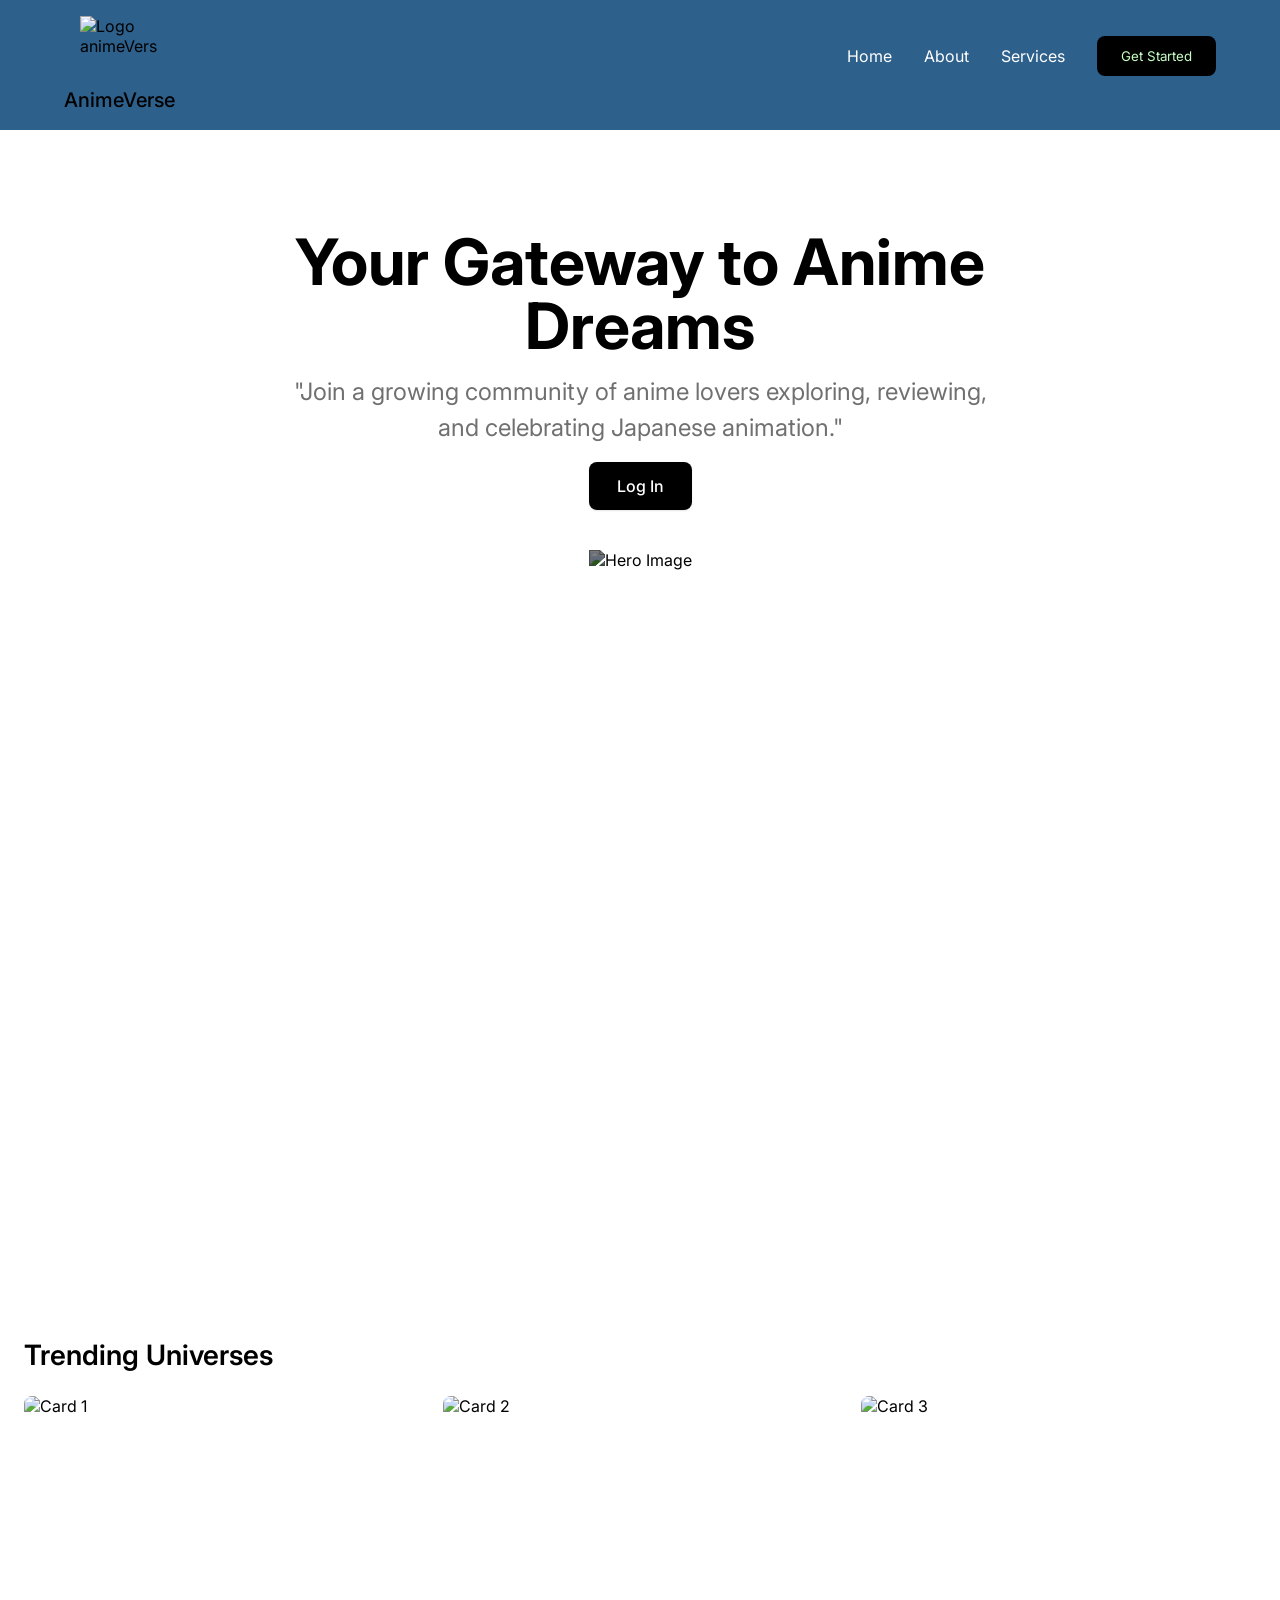
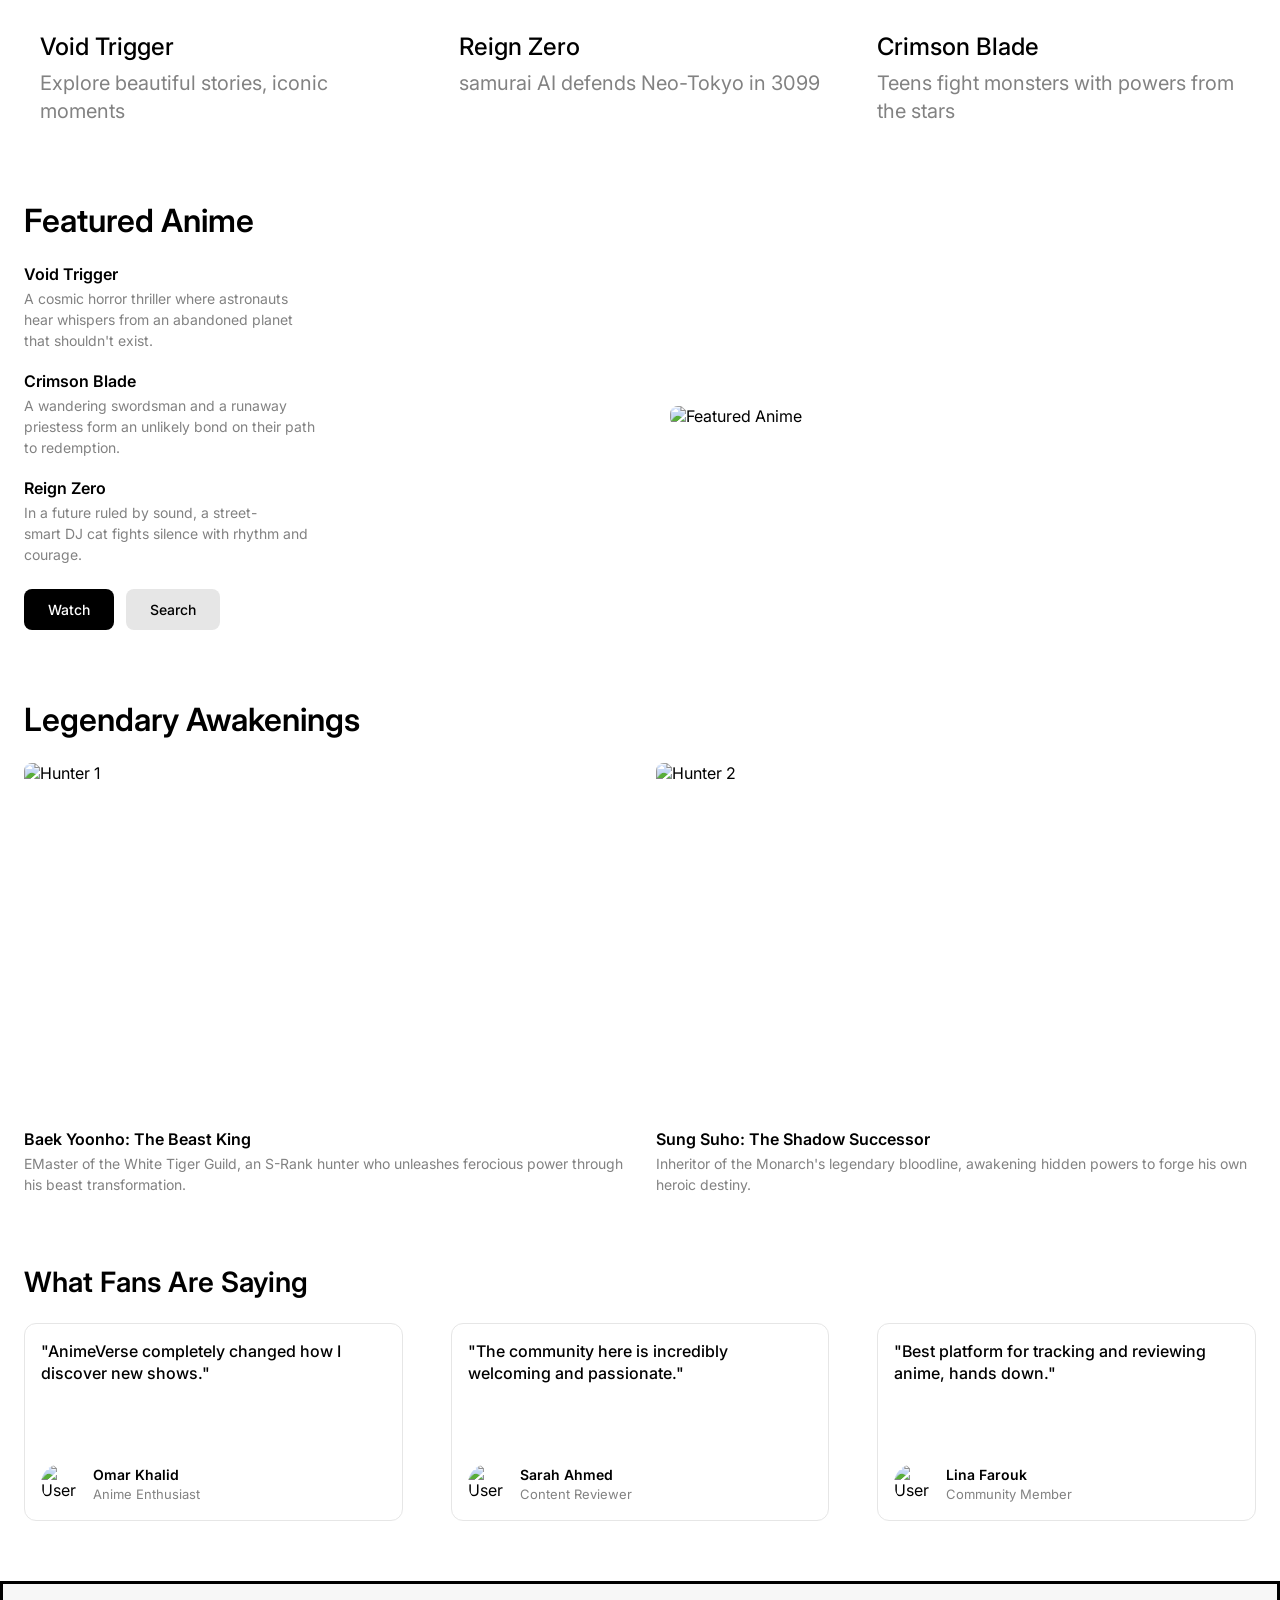
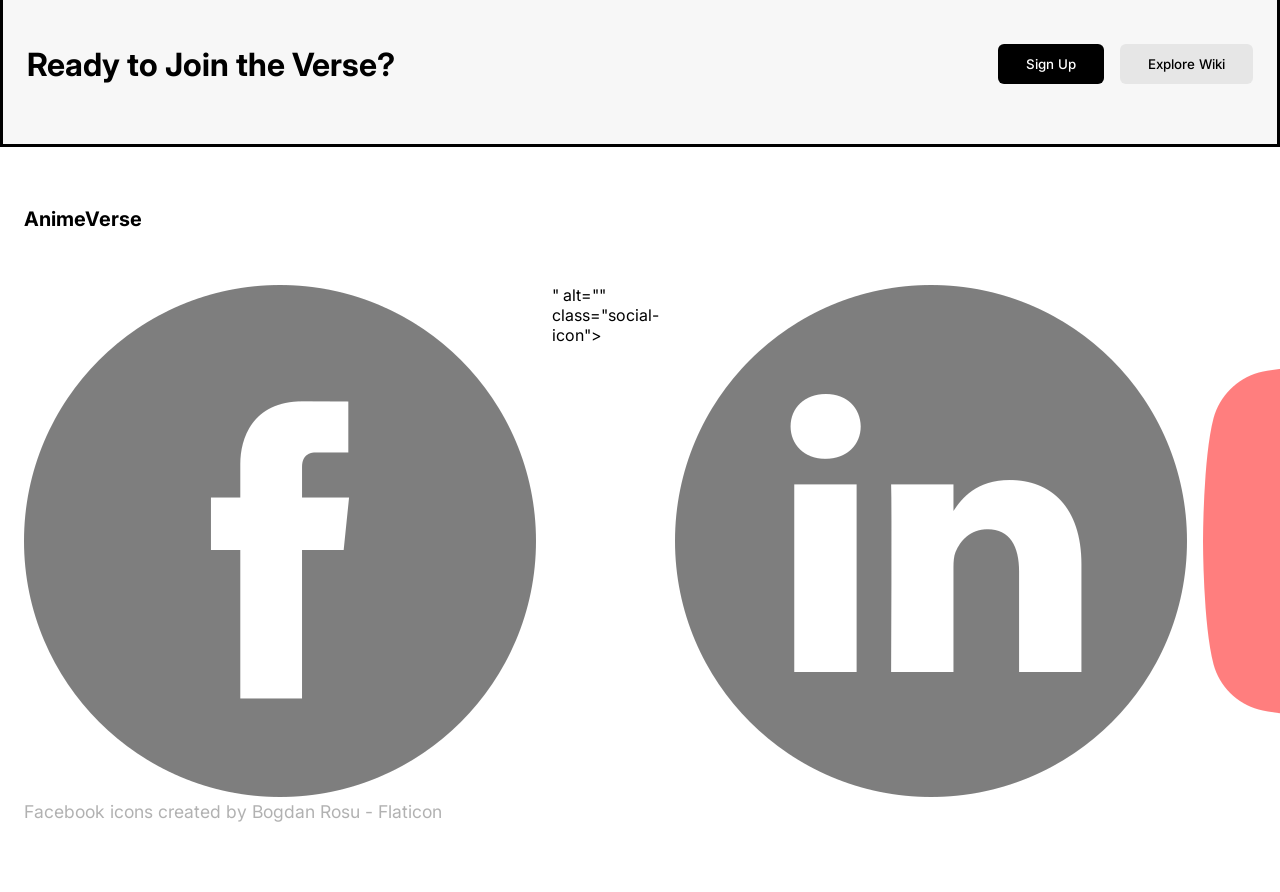
==== commit b75f4ed7: "create Figma Design" ====
--- a/index.html
+++ b/index.html
@@ -159,10 +159,10 @@
                     <img src="images/linkedin.png" alt="" class="social-icon">
                 </a>
                 <a href="#" aria-label="YouTube">
-                    <img src="https://tse4.mm.bing.net/th/id/OIP.9XnSJNOA4BRMKdcNOgv8ZQHaKs?r=0&cb=thfc1falcon4&w=650&h=939&rs=1&pid=ImgDetMain&o=7&rm=3" alt="" class="social-icon">
+                    <img src="images/youtube.png" alt="" class="social-icon">
                 </a>
                 <a href="#" aria-label="Instagram">
-                    <img src="https://i.pinimg.com/originals/c3/06/f8/c306f807139f27f6f0ad8695abc249c6.jpg" alt="" class="social-icon">
+                    <img src="images/instagram.png" alt="" class="social-icon">
                 </a>
             </div>
         </div>
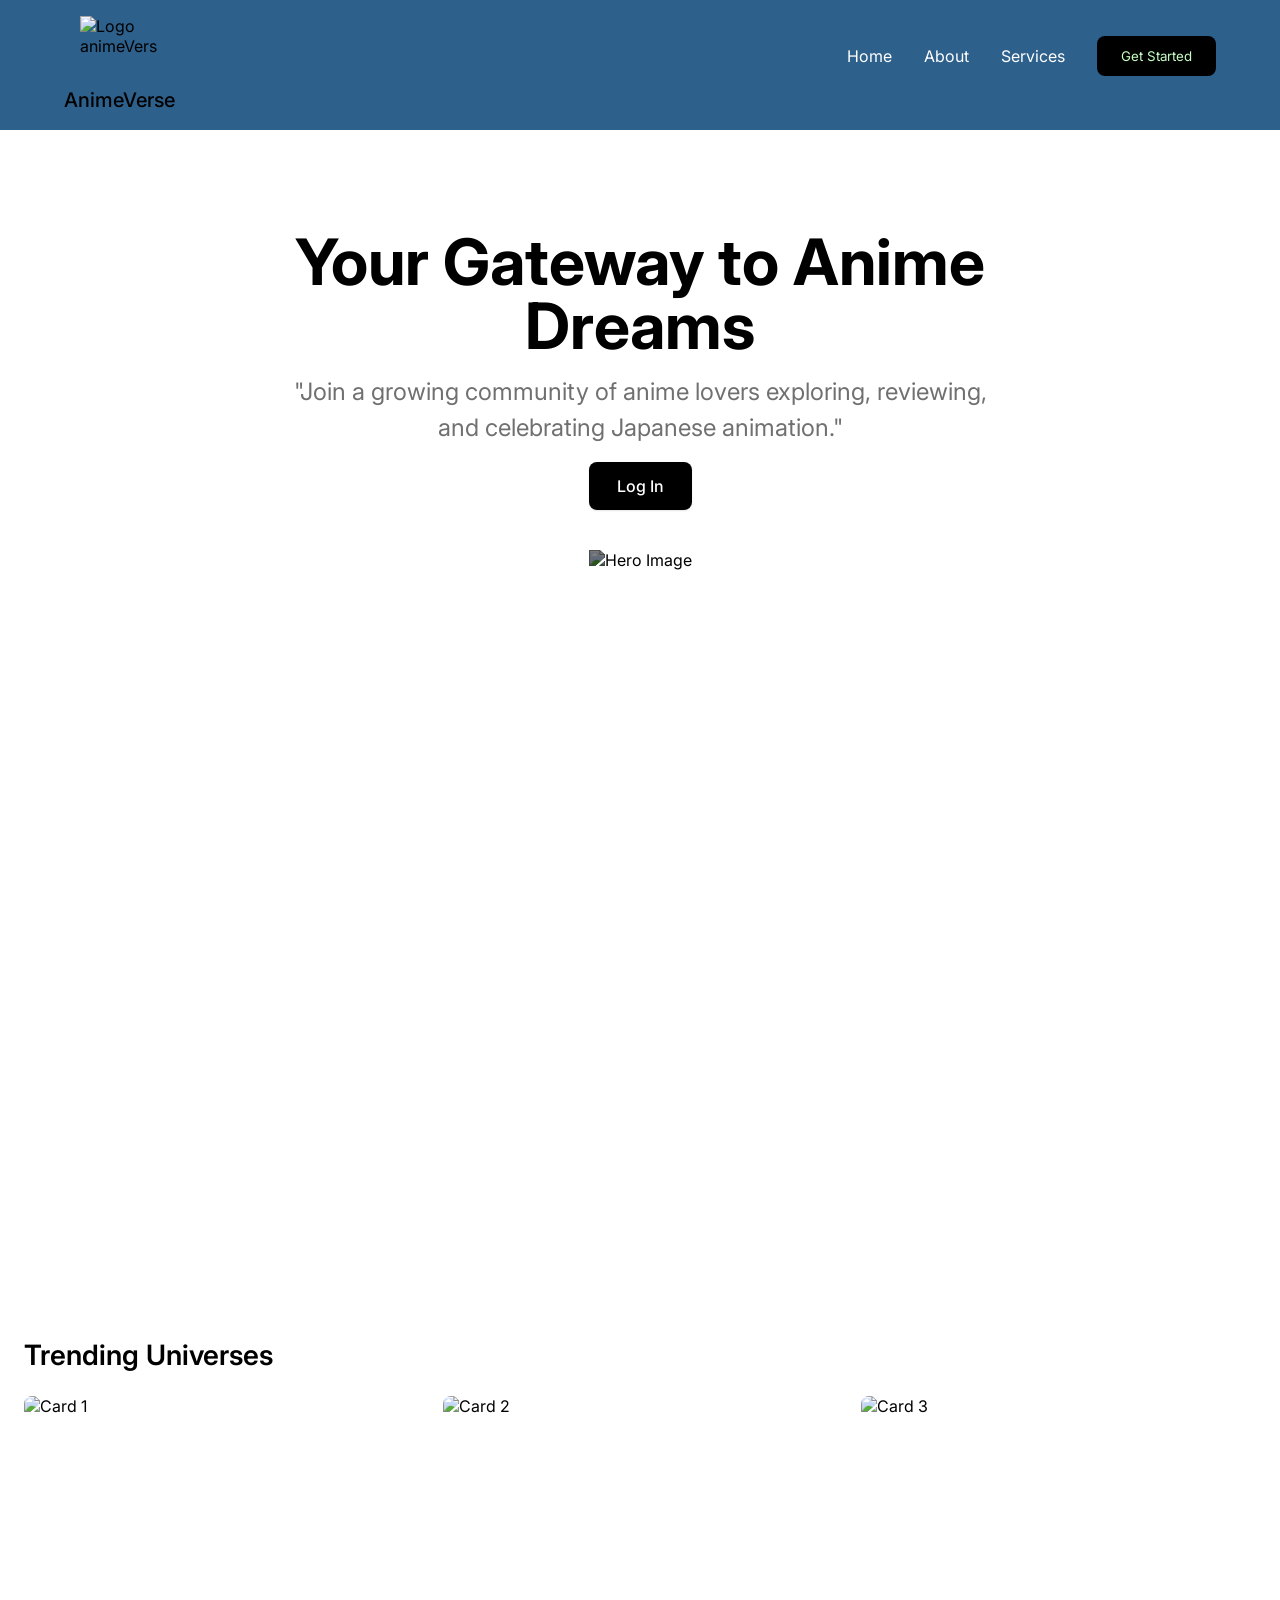
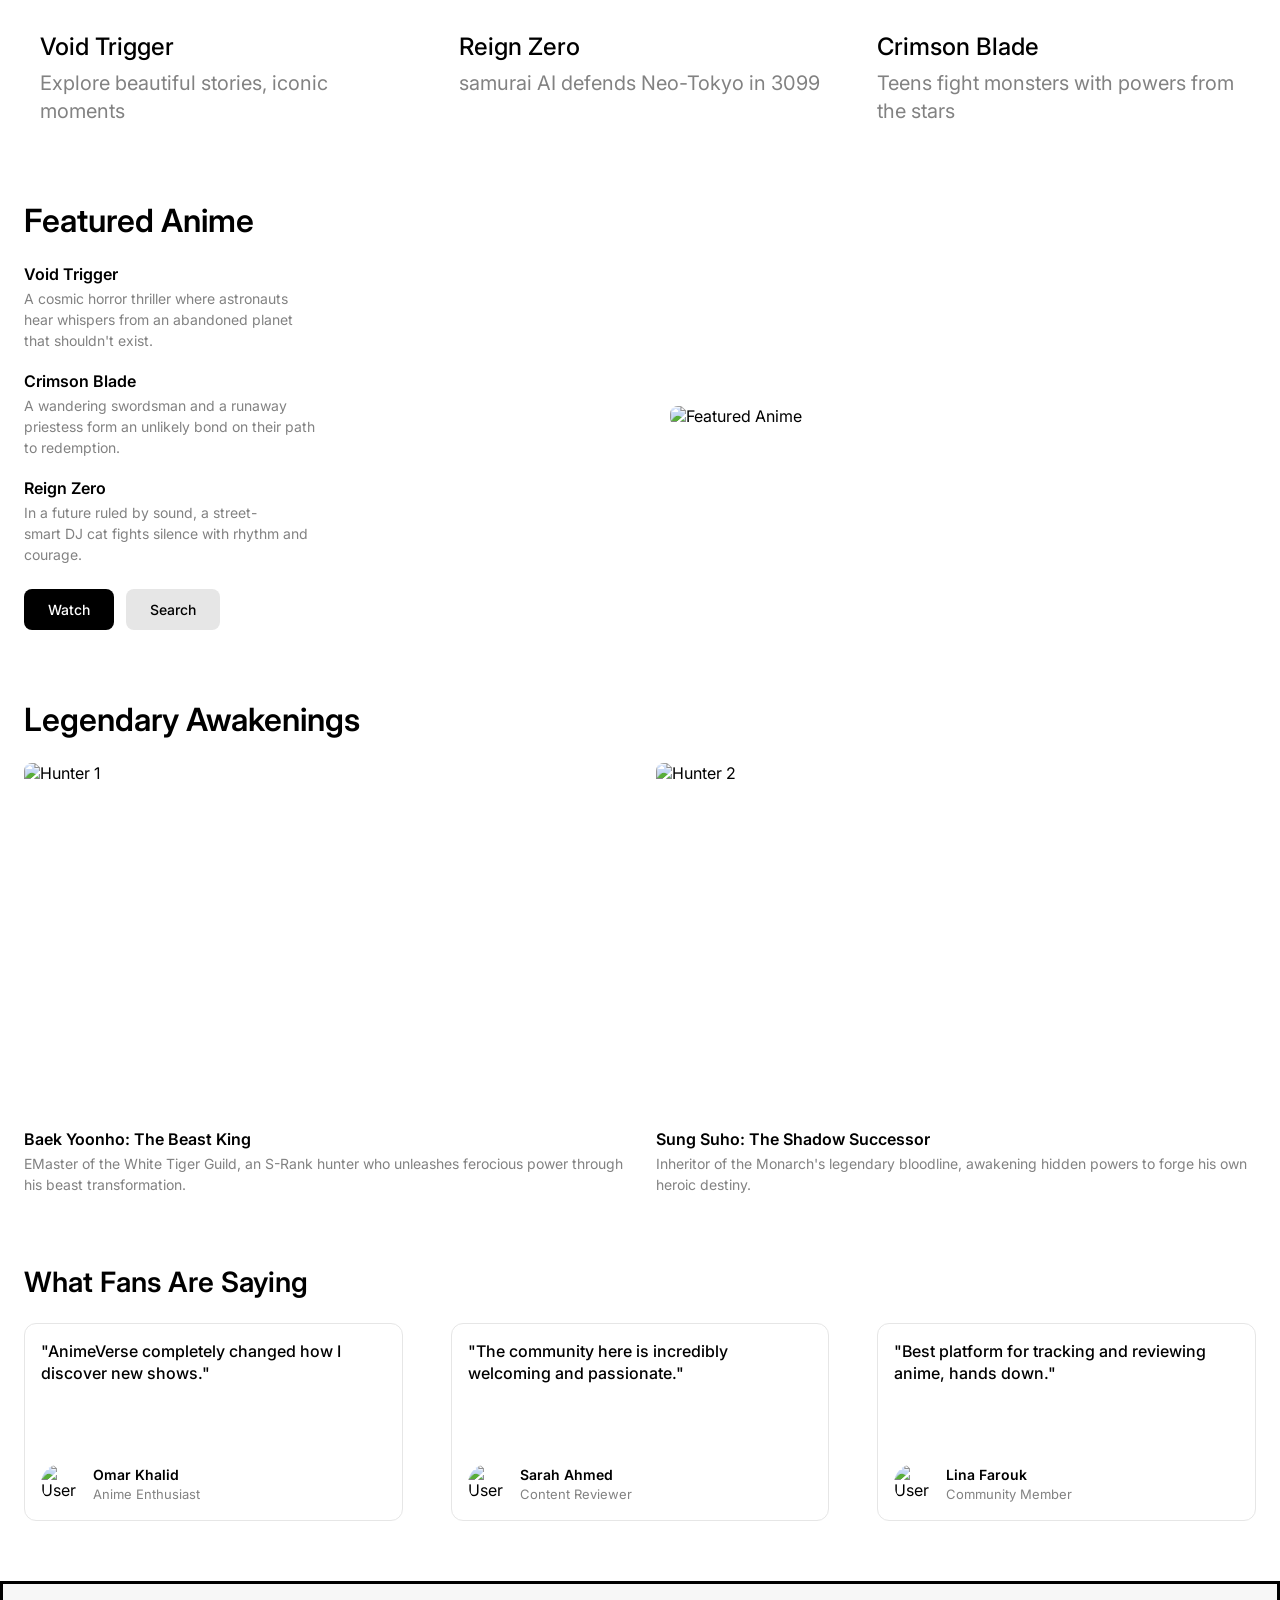
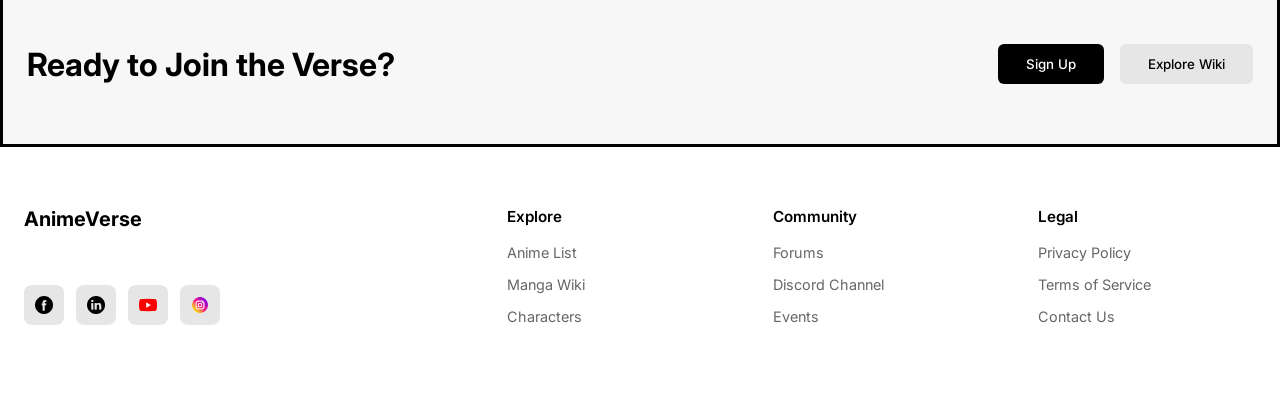
==== commit 06346190: "create Figma Design" ====
--- a/index.html
+++ b/index.html
@@ -153,7 +153,7 @@
             <span class="footer-logo">AnimeVerse</span>
             <div class="footer-socials">
                 <a href="#" aria-label="Facebook">
-                    <img src="images/facebook.png" title="facebook icons">Facebook icons created by Bogdan Rosu - Flaticon</a>" alt="" class="social-icon">
+                    <img src="images/facebook.png" title="facebook icons" alt="" class="social-icon">
                 </a>
                 <a href="#" aria-label="LinkedIn">
                     <img src="images/linkedin.png" alt="" class="social-icon">
--- a/CSS/style.css
+++ b/CSS/style.css
@@ -512,14 +512,40 @@
 .footer-socials {
     padding: 30px 0;
     display: flex;
-    gap: 16px;
+    gap: 12px;
 }
 
 .footer-socials a {
-    color: var(--color-text-footer);
-    font-size: 1.1rem;
+    width: 40px;
+    height: 40px;
+    display: flex;
+    align-items: center;
+    justify-content: center;
+    background-color: var(--color-gray-light);
+    border-radius: 8px;
     text-decoration: none;
-    opacity: 0.50;
+    opacity: 1;
+    transition: all 0.3s ease;
+}
+
+.footer-socials a img,
+.footer-socials a svg,
+.footer-socials a i {
+    width: 18px;
+    height: 18px;
+    font-size: 18px;
+    color: var(--color-dark);
+}
+
+.footer-socials a:hover {
+    background-color: var(--color-dark);
+}
+
+.footer-socials a:hover img,
+.footer-socials a:hover svg,
+.footer-socials a:hover i {
+    color: var(--color-light);
+    filter: brightness(0) invert(1);
 }
 
 .footer-column {
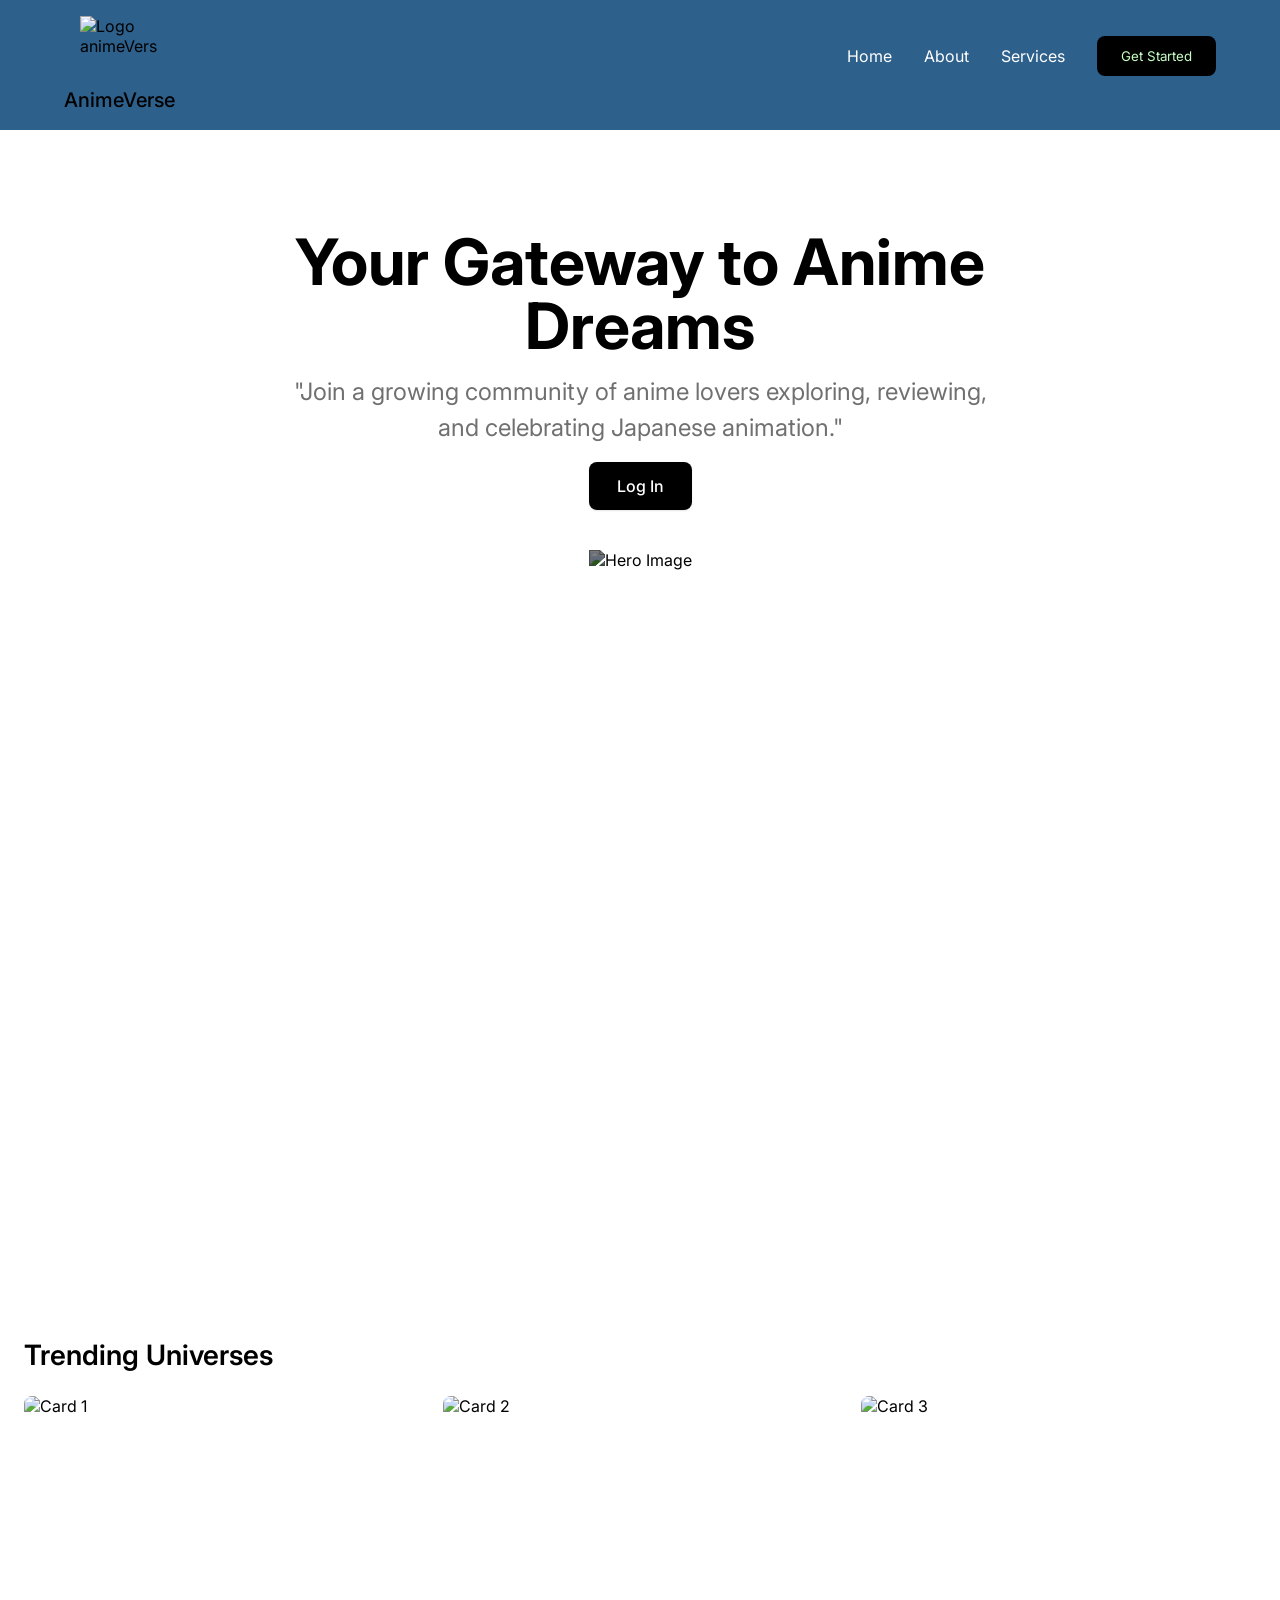
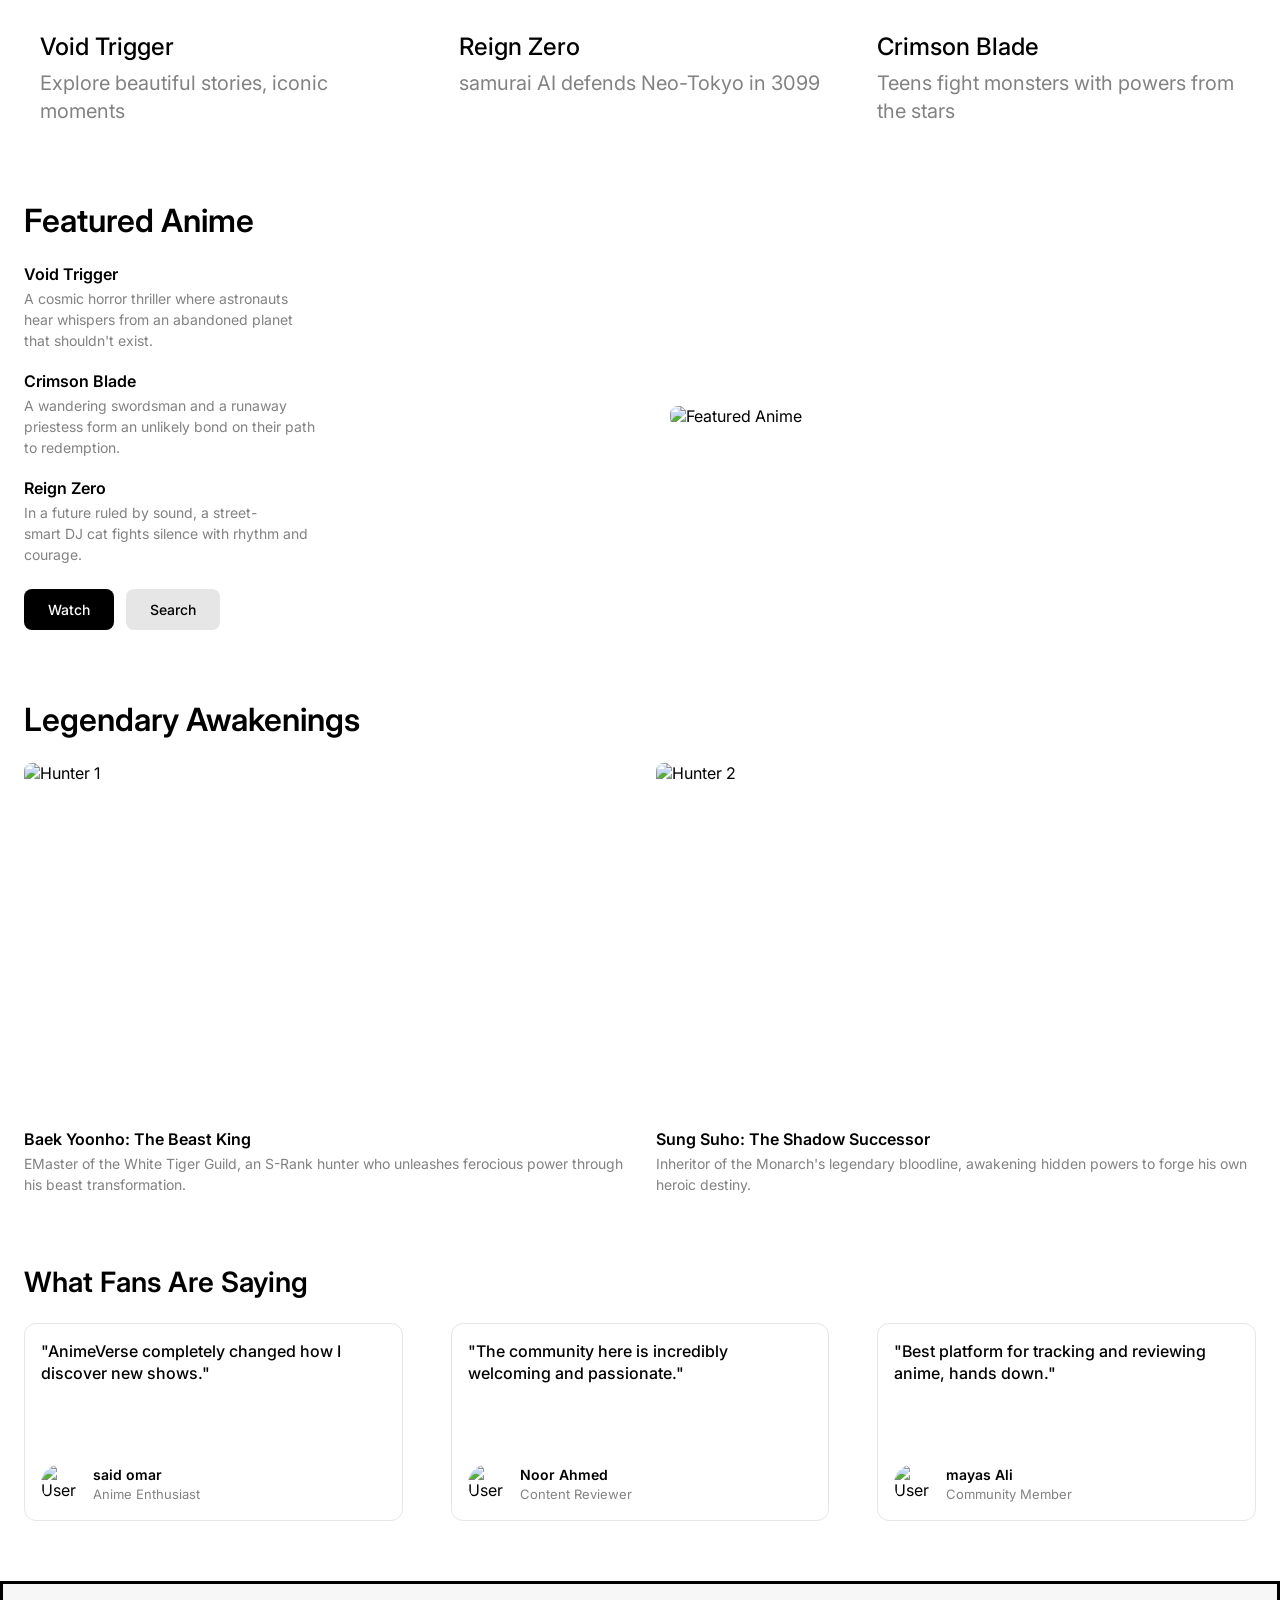
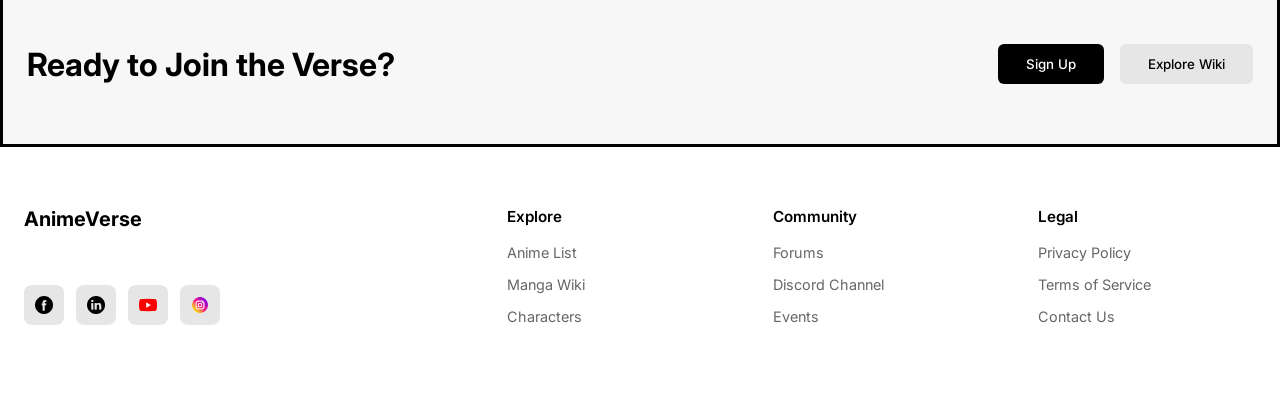
==== commit c44c3ef1: "create Figma Design" ====
--- a/index.html
+++ b/index.html
@@ -108,7 +108,7 @@
             <div class="review-author">
                 <img src="https://img.freepik.com/premium-photo/nighttime-reflections-lofi-manga-wallpaper-sad-beautiful-scene-with-cityscape_442337-43951.jpg" alt="User avatar">
                 <div>
-                    <h5>Omar Khalid </h5>
+                    <h5>said omar </h5>
                     <span>Anime Enthusiast</span>
                 </div>
             </div>
@@ -119,7 +119,7 @@
             <div class="review-author">
                 <img src="https://wallpaperaccess.com/full/5889403.jpg" alt="User avatar">
                 <div>
-                    <h5>Sarah Ahmed</h5>
+                    <h5>Noor Ahmed</h5>
                     <span>Content Reviewer</span>
                 </div>
             </div>
@@ -130,7 +130,7 @@
             <div class="review-author">
                 <img src="https://tse4.mm.bing.net/th/id/OIP.8abrZLWY8GB8uaevE66r_QHaMG?r=0&cb=thfc1falcon4&w=960&h=1568&rs=1&pid=ImgDetMain&o=7&rm=3" alt="User avatar">
                 <div>
-                    <h5>Lina Farouk</h5>
+                    <h5>mayas Ali</h5>
                     <span>Community Member</span>
                 </div>
             </div>
